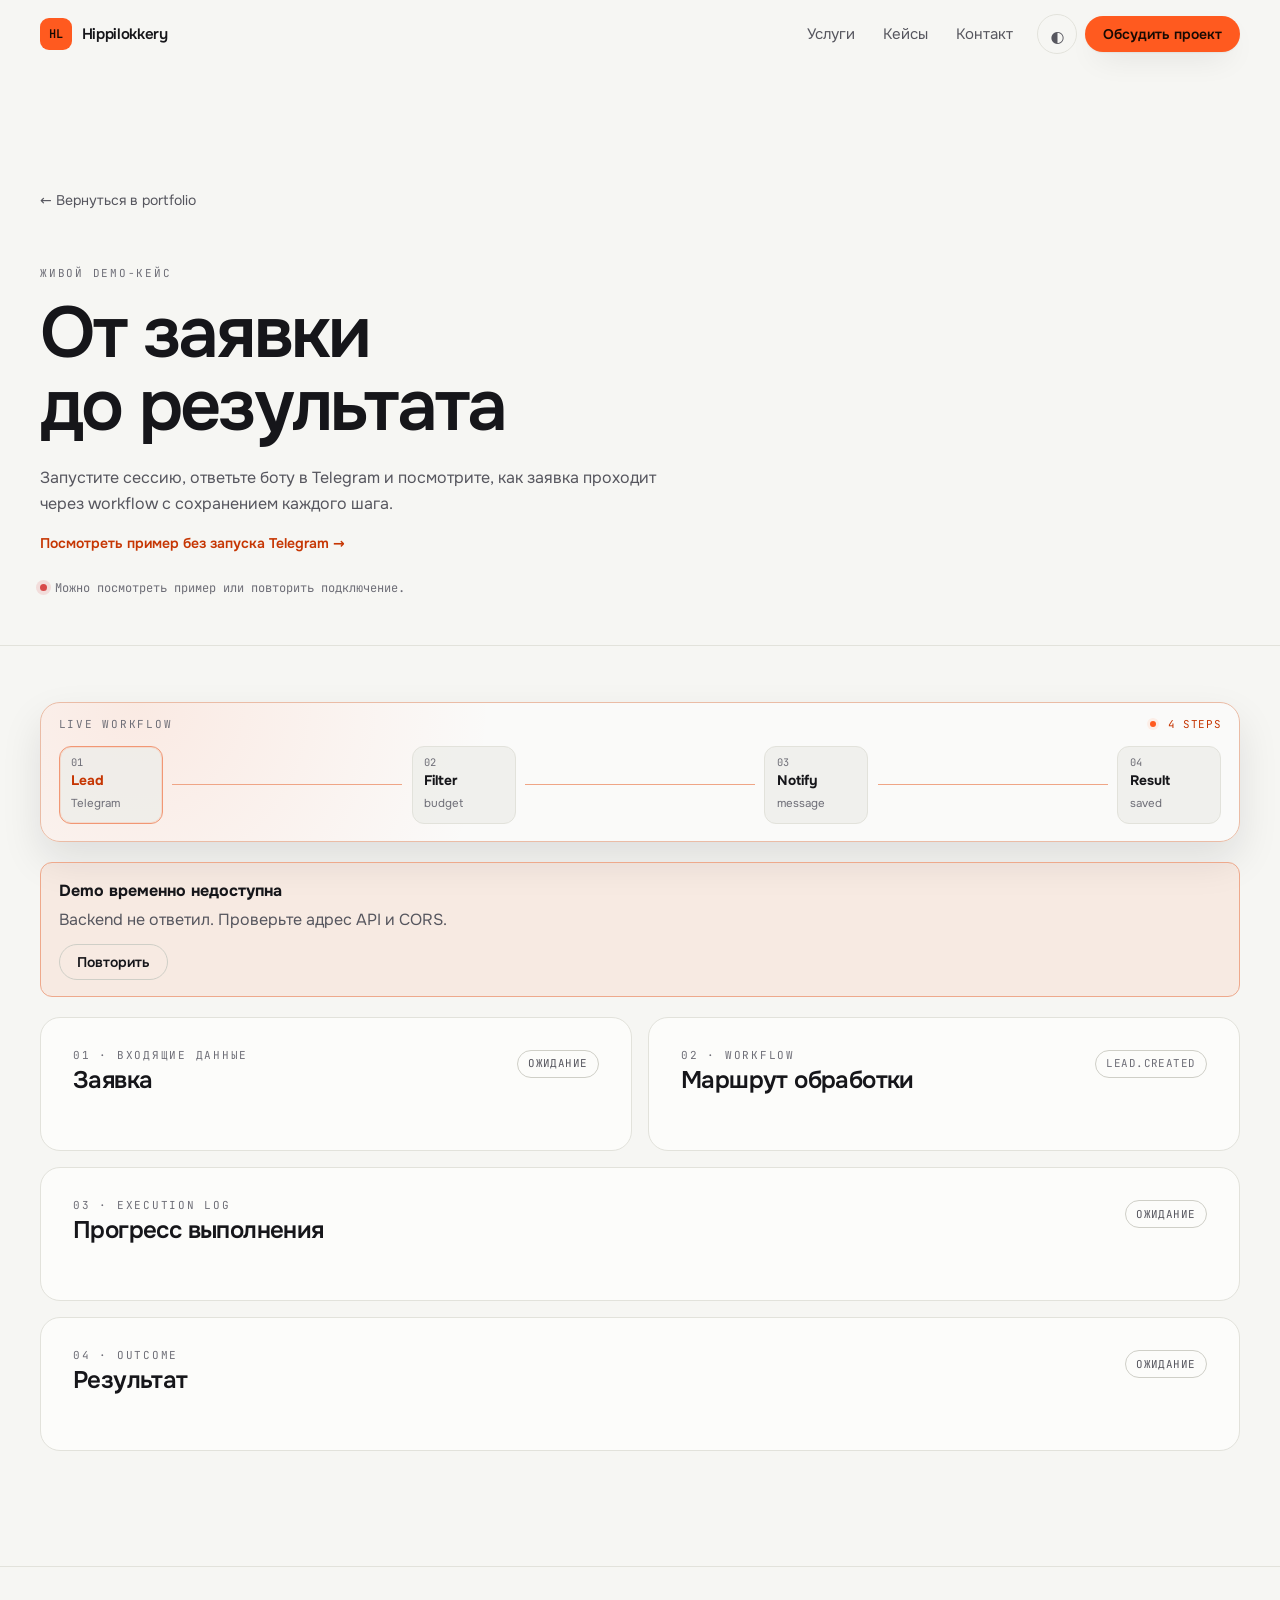
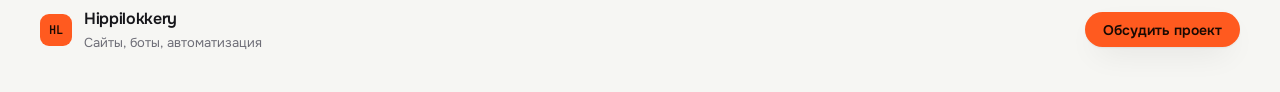
==== demo/index.html @ 375e5ced "Move automation demo into case modal" ====
<!DOCTYPE html>
<html lang="ru" data-theme="dark">
<head>
<meta charset="utf-8">
<meta name="viewport" content="width=device-width, initial-scale=1">
<title>Demo автоматизации продаж — Hippilokkery</title>
<meta name="description" content="Интерактивная demo-сессия: заявка из Telegram проходит через workflow и возвращается с результатом.">
<meta name="theme-color" content="#0b0b0c" media="(prefers-color-scheme: dark)">
<meta name="theme-color" content="#f6f6f3" media="(prefers-color-scheme: light)">
<meta name="automation-api-base" content="http://localhost:3000/api">
<link rel="icon" href="../assets/favicon.svg" type="image/svg+xml">
<link rel="preload" href="../assets/fonts/onest-cyrillic.woff2" as="font" type="font/woff2" crossorigin>
<link rel="preload" href="../assets/fonts/onest-latin.woff2" as="font" type="font/woff2" crossorigin>
<link rel="stylesheet" href="../assets/fonts.css">
<link rel="stylesheet" href="../assets/css/styles.css">
<link rel="stylesheet" href="demo.css">
<script>
  (function () {
    try {
      var saved = localStorage.getItem('hl-theme');
      var dark = saved ? saved === 'dark' : !window.matchMedia('(prefers-color-scheme: light)').matches;
      document.documentElement.dataset.theme = dark ? 'dark' : 'light';
    } catch (e) { /* остаётся тема из атрибута */ }
    document.documentElement.classList.add('js');
  })();
</script>
</head>

<body>
<a class="skip-link" href="#main">К основному содержимому</a>

<header class="site-header" id="site-header">
  <div class="wrap header-inner">
    <a class="brand" href="../#top" aria-label="Hippilokkery, на главную">
      <span class="brand-mark" aria-hidden="true">HL</span>
      <span class="brand-name">Hippilokkery</span>
    </a>

    <nav class="nav-desktop" aria-label="Навигация demo">
      <a href="../#services">Услуги</a>
      <a href="../#work">Кейсы</a>
      <a href="../#contact">Контакт</a>
    </nav>

    <div class="header-actions">
      <button class="icon-btn" type="button" id="theme-toggle" aria-label="Переключить тему">
        <span class="ico ico-sun" aria-hidden="true">☼</span>
        <span class="ico ico-moon" aria-hidden="true">◐</span>
      </button>
      <a class="btn btn-primary btn-sm header-cta" href="../#contact">Обсудить проект</a>
      <button class="icon-btn nav-burger" type="button" id="nav-toggle"
              aria-label="Меню" aria-expanded="false" aria-controls="mobile-nav">
        <span class="ico-open" aria-hidden="true">☰</span>
        <span class="ico-close" aria-hidden="true">×</span>
      </button>
    </div>
  </div>
</header>

<div class="mobile-nav" id="mobile-nav" hidden>
  <nav class="wrap mobile-nav-inner" aria-label="Мобильная навигация">
    <a href="../#services"><span>Услуги</span><span aria-hidden="true">↗</span></a>
    <a href="../#work"><span>Кейсы</span><span aria-hidden="true">↗</span></a>
    <a href="../#contact"><span>Контакт</span><span aria-hidden="true">↗</span></a>
    <a class="btn btn-primary mobile-nav-cta" href="../#contact">Обсудить проект</a>
  </nav>
</div>

<main id="main" class="demo-main">
  <span id="top"></span>

  <section class="demo-hero">
    <div class="wrap">
      <a class="demo-back" href="../">← Вернуться в portfolio</a>
      <p class="kicker">Живой demo-кейс</p>
      <h1 class="h-display">От заявки<br>до результата</h1>
      <p class="lead demo-lead">
        Запустите сессию, ответьте боту в Telegram и посмотрите, как заявка проходит через workflow с сохранением каждого шага.
      </p>

      <div class="demo-actions" id="demo-actions" hidden>
        <a class="btn btn-primary btn-lg" id="telegram-open" href="#" target="_blank" rel="noopener">
          Открыть Telegram
          <span aria-hidden="true">↗</span>
        </a>
        <button class="btn btn-ghost btn-lg" type="button" id="demo-example">Посмотреть пример</button>
      </div>
      <a class="demo-fallback" id="demo-fallback" href="?example=1">Посмотреть пример без запуска Telegram →</a>
      <p class="demo-status" id="demo-status" role="status" aria-live="polite">Подключаем demo-сессию…</p>
    </div>
  </section>

  <section class="demo-dashboard section">
    <div class="wrap">
      <div class="demo-flow-preview" aria-label="Workflow demo preview">
        <div class="demo-flow-head">
          <span class="kicker">LIVE WORKFLOW</span>
          <span class="demo-flow-state"><i aria-hidden="true"></i> 4 STEPS</span>
        </div>
        <div class="demo-flow-track" aria-hidden="true">
          <span class="demo-flow-node is-active"><b>01</b><strong>Lead</strong><small>Telegram</small></span>
          <span class="demo-flow-line"></span>
          <span class="demo-flow-node"><b>02</b><strong>Filter</strong><small>budget</small></span>
          <span class="demo-flow-line"></span>
          <span class="demo-flow-node"><b>03</b><strong>Notify</strong><small>message</small></span>
          <span class="demo-flow-line"></span>
          <span class="demo-flow-node"><b>04</b><strong>Result</strong><small>saved</small></span>
        </div>
      </div>

      <div class="demo-error" id="demo-error" hidden role="alert">
        <strong>Demo временно недоступна</strong>
        <span id="demo-error-text">Backend не ответил.</span>
        <button class="btn btn-ghost btn-sm" type="button" id="demo-retry">Повторить</button>
      </div>

      <div class="demo-grid">
        <article class="panel demo-panel reveal">
          <div class="demo-panel-head">
            <div>
              <p class="kicker">01 · входящие данные</p>
              <h2 class="demo-panel-title">Заявка</h2>
            </div>
            <span class="demo-badge" id="lead-status">Ожидание</span>
          </div>
          <div class="demo-content" id="lead-view"></div>
        </article>

        <article class="panel demo-panel reveal" style="--d:1">
          <div class="demo-panel-head">
            <div>
              <p class="kicker">02 · workflow</p>
              <h2 class="demo-panel-title">Маршрут обработки</h2>
            </div>
            <span class="demo-badge demo-badge-neutral">lead.created</span>
          </div>
          <ol class="workflow-list" id="workflow-view"></ol>
        </article>

        <article class="panel demo-panel demo-panel-wide reveal" style="--d:2">
          <div class="demo-panel-head">
            <div>
              <p class="kicker">03 · execution log</p>
              <h2 class="demo-panel-title">Прогресс выполнения</h2>
            </div>
            <span class="demo-badge" id="execution-status">Ожидание</span>
          </div>
          <div class="execution-list" id="execution-view"></div>
        </article>
      </div>

      <article class="demo-result panel reveal" id="demo-result-panel" style="--d:3">
        <div class="demo-panel-head">
          <div>
            <p class="kicker">04 · outcome</p>
            <h2 class="demo-panel-title">Результат</h2>
          </div>
          <span class="demo-badge" id="result-status">Ожидание</span>
        </div>
        <div id="demo-result-view" class="demo-result-view"></div>
      </article>
    </div>
  </section>
</main>

<footer class="site-footer">
  <div class="wrap footer-inner">
    <div class="footer-brand">
      <span class="brand-mark" aria-hidden="true">HL</span>
      <div>
        <p class="footer-name">Hippilokkery</p>
        <p class="footer-role">Сайты, боты, автоматизация</p>
      </div>
    </div>
    <a class="btn btn-primary btn-sm" href="../#contact">Обсудить проект</a>
  </div>
</footer>

<script src="../assets/js/main.js" defer></script>
<script src="demo.js" defer></script>
</body>
</html>
---- assets/fonts.css ----
/* Сгенерировано scripts/fetch-assets.py. Файлы шрифтов лежат в assets/fonts/. */
/* Onest и JetBrains Mono, лицензия SIL Open Font License 1.1. */

@font-face {
  font-family: 'Onest';
  font-style: normal;
  font-weight: 300 800;
  font-display: swap;
  src: url('fonts/onest-cyrillic-ext.woff2') format('woff2');
  unicode-range: U+0460-052F, U+1C80-1C8A, U+20B4, U+2DE0-2DFF, U+A640-A69F, U+FE2E-FE2F;
}

@font-face {
  font-family: 'Onest';
  font-style: normal;
  font-weight: 300 800;
  font-display: swap;
  src: url('fonts/onest-cyrillic.woff2') format('woff2');
  unicode-range: U+0301, U+0400-045F, U+0490-0491, U+04B0-04B1, U+2116;
}

@font-face {
  font-family: 'Onest';
  font-style: normal;
  font-weight: 300 800;
  font-display: swap;
  src: url('fonts/onest-latin-ext.woff2') format('woff2');
  unicode-range: U+0100-02BA, U+02BD-02C5, U+02C7-02CC, U+02CE-02D7, U+02DD-02FF, U+0304, U+0308, U+0329, U+1D00-1DBF, U+1E00-1E9F, U+1EF2-1EFF, U+2020, U+20A0-20AB, U+20AD-20C0, U+2113, U+2C60-2C7F, U+A720-A7FF;
}

@font-face {
  font-family: 'Onest';
  font-style: normal;
  font-weight: 300 800;
  font-display: swap;
  src: url('fonts/onest-latin.woff2') format('woff2');
  unicode-range: U+0000-00FF, U+0131, U+0152-0153, U+02BB-02BC, U+02C6, U+02DA, U+02DC, U+0304, U+0308, U+0329, U+2000-206F, U+20AC, U+2122, U+2191, U+2193, U+2212, U+2215, U+FEFF, U+FFFD;
}

@font-face {
  font-family: 'JetBrains Mono';
  font-style: normal;
  font-weight: 400 600;
  font-display: swap;
  src: url('fonts/jetbrains-mono-cyrillic-ext.woff2') format('woff2');
  unicode-range: U+0460-052F, U+1C80-1C8A, U+20B4, U+2DE0-2DFF, U+A640-A69F, U+FE2E-FE2F;
}

@font-face {
  font-family: 'JetBrains Mono';
  font-style: normal;
  font-weight: 400 600;
  font-display: swap;
  src: url('fonts/jetbrains-mono-cyrillic.woff2') format('woff2');
  unicode-range: U+0301, U+0400-045F, U+0490-0491, U+04B0-04B1, U+2116;
}

@font-face {
  font-family: 'JetBrains Mono';
  font-style: normal;
  font-weight: 400 600;
  font-display: swap;
  src: url('fonts/jetbrains-mono-latin-ext.woff2') format('woff2');
  unicode-range: U+0100-02BA, U+02BD-02C5, U+02C7-02CC, U+02CE-02D7, U+02DD-02FF, U+0304, U+0308, U+0329, U+1D00-1DBF, U+1E00-1E9F, U+1EF2-1EFF, U+2020, U+20A0-20AB, U+20AD-20C0, U+2113, U+2C60-2C7F, U+A720-A7FF;
}

@font-face {
  font-family: 'JetBrains Mono';
  font-style: normal;
  font-weight: 400 600;
  font-display: swap;
  src: url('fonts/jetbrains-mono-latin.woff2') format('woff2');
  unicode-range: U+0000-00FF, U+0131, U+0152-0153, U+02BB-02BC, U+02C6, U+02DA, U+02DC, U+0304, U+0308, U+0329, U+2000-206F, U+20AC, U+2122, U+2191, U+2193, U+2212, U+2215, U+FEFF, U+FFFD;
}
---- assets/css/styles.css ----
/* ===========================================================================
   Hippilokkery, лендинг. Чистый CSS, без препроцессоров и утилити-фреймворков.

   ПРАВИЛА, КОТОРЫЕ ДЕЙСТВУЮТ НА ВЕСЬ ФАЙЛ

   Тема   одна на всю страницу, секции не инвертируются.
          Токены живут в :root (светлая) и [data-theme="dark"] (тёмная).
          Атрибут ставит инлайн-скрипт в <head> до первой отрисовки.

   Цвет   ровно один акцент: #ff5a1f. Второго акцента на странице нет.
          Для текста берётся --accent-text, он подобран под контраст AA.

   Форма  одна система скруглений, не смешивать:
            кнопки и чипы  -> 999px (таблетка)
            карточки, панели -> 20px
            поля ввода     -> 12px

   Сетка  контейнер .wrap, max-width 1320px.
          Брейкпоинты: 640, 768, 900, 1024, 1280.

   Движение  анимируем только transform и opacity.
             всё, что двигается, выключается под prefers-reduced-motion.
   =========================================================================== */

/* ---------------------------------------------------------------------------
   1. ТОКЕНЫ
--------------------------------------------------------------------------- */

:root {
  color-scheme: light;

  --canvas: #f6f6f3;
  --surface: #fcfcfa;
  --surface-2: #eeeeea;

  --ink: #16161a;
  --ink-2: #56565e;
  --ink-3: #6e6e77;

  --line: #e2e2db;
  --line-2: #cfcfc7;

  --accent: #ff5a1f;
  --accent-text: #c63603;   /* акцент как текст, контраст AA на светлом */
  --accent-ink: #180a03;    /* текст на акцентной заливке */
  --accent-soft: #fceee7;

  --shadow-tint: 26 22 18;  /* тень тонируется под фон, чистого чёрного нет */
  --shadow-lift: 0 1px 2px rgb(var(--shadow-tint) / .06), 0 12px 32px -12px rgb(var(--shadow-tint) / .16);
  --shadow-panel: 0 1px 2px rgb(var(--shadow-tint) / .05), 0 32px 64px -32px rgb(var(--shadow-tint) / .22);

  --radius-card: 20px;
  --radius-input: 12px;
  --radius-pill: 999px;

  --ease: cubic-bezier(.16, 1, .3, 1);
  --header-h: 68px;
}

[data-theme="dark"] {
  color-scheme: dark;

  --canvas: #0b0b0c;
  --surface: #131316;
  --surface-2: #1b1b1f;

  --ink: #f3f3f0;
  --ink-2: #a3a3a9;
  --ink-3: #8b8b94;

  --line: #26262b;
  --line-2: #35353c;

  --accent: #ff5a1f;
  --accent-text: #ff7f4d;   /* на тёмном акцент осветляем, иначе теряется */
  --accent-ink: #180a03;
  --accent-soft: #241209;

  --shadow-tint: 0 0 0;
  --shadow-lift: 0 1px 2px rgb(var(--shadow-tint) / .3), 0 12px 32px -12px rgb(var(--shadow-tint) / .5);
  --shadow-panel: 0 1px 2px rgb(var(--shadow-tint) / .3), 0 32px 64px -28px rgb(var(--shadow-tint) / .7);
}

/* ---------------------------------------------------------------------------
   2. БАЗА
--------------------------------------------------------------------------- */

*,
*::before,
*::after { box-sizing: border-box; }

* { margin: 0; }

html {
  scroll-behavior: smooth;
  /* чтобы якорь не уезжал под фиксированную шапку */
  scroll-padding-top: calc(var(--header-h) + 16px);
  -webkit-text-size-adjust: 100%;
  -webkit-tap-highlight-color: transparent;
}

body {
  min-height: 100dvh;
  background: var(--canvas);
  color: var(--ink);
  font-family: 'Onest', ui-sans-serif, system-ui, -apple-system, 'Segoe UI', sans-serif;
  font-size: 16px;
  line-height: 1.5;
  -webkit-font-smoothing: antialiased;
  -moz-osx-font-smoothing: grayscale;
  overflow-x: hidden;
  transition: background-color .3s var(--ease), color .3s var(--ease);
}

body.is-locked { overflow: hidden; }

img, svg, video { display: block; max-width: 100%; }
img { height: auto; }

button, input, select, textarea {
  font: inherit;
  color: inherit;
}

button { cursor: pointer; }

a {
  color: inherit;
  text-decoration: none;
}

h1, h2, h3 {
  font-weight: 600;
  letter-spacing: -.03em;
  line-height: 1.08;
  text-wrap: balance;
}

p { text-wrap: pretty; }

ul { list-style: none; padding: 0; }

::selection {
  background: var(--accent);
  color: var(--accent-ink);
}

:focus-visible {
  outline: 2px solid var(--accent);
  outline-offset: 3px;
  border-radius: 4px;
}

.skip-link {
  position: absolute;
  left: 50%;
  top: 12px;
  transform: translate(-50%, -200%);
  z-index: 100;
  padding: .7rem 1.2rem;
  border-radius: var(--radius-pill);
  background: var(--accent);
  color: var(--accent-ink);
  font-weight: 600;
  transition: transform .2s var(--ease);
}
.skip-link:focus-visible { transform: translate(-50%, 0); }

/* Маячок для IntersectionObserver: по нему шапка понимает, что страницу
   прокрутили. Вынесен из потока, поэтому на вёрстку не влияет.
   Скролл-листенеров на странице нет вообще. */
#top {
  position: absolute;
  top: 0;
  left: 0;
  width: 1px;
  height: 24px;
  pointer-events: none;
}

/* ---------------------------------------------------------------------------
   3. ТИПОГРАФИКА И ПРИМИТИВЫ
--------------------------------------------------------------------------- */

.wrap {
  width: 100%;
  max-width: 1320px;
  margin-inline: auto;
  padding-inline: 1.25rem;
}
@media (min-width: 768px) { .wrap { padding-inline: 2rem; } }
@media (min-width: 1280px) { .wrap { padding-inline: 2.5rem; } }

.section { padding-block: clamp(4.5rem, 9vw, 8rem); }

.section-head { margin-bottom: clamp(2.25rem, 4vw, 3.5rem); }
.section-head .lead { margin-top: 1rem; }

.h-display {
  font-size: clamp(2.25rem, 6.4vw, 4.5rem);
  line-height: 1.02;
  letter-spacing: -.038em;
}

.h-section {
  font-size: clamp(1.9rem, 4.4vw, 3.1rem);
  line-height: 1.06;
  letter-spacing: -.034em;
}

.h-card {
  font-size: clamp(1.2rem, 1.9vw, 1.55rem);
  line-height: 1.16;
  letter-spacing: -.022em;
}

.lead {
  font-size: clamp(1rem, 1.1vw, 1.125rem);
  line-height: 1.62;
  color: var(--ink-2);
  max-width: 56ch;
}

/* Мелкая техническая подпись. На странице их всего две, не над каждой секцией. */
.kicker {
  font-family: 'JetBrains Mono', ui-monospace, 'SF Mono', Menlo, monospace;
  font-size: .6875rem;
  line-height: 1;
  letter-spacing: .16em;
  text-transform: uppercase;
  color: var(--ink-3);
  margin-bottom: 1.1rem;
}

.panel {
  background: var(--surface);
  border: 1px solid var(--line);
  border-radius: var(--radius-card);
}

.ico {
  width: 1.125em;
  height: 1.125em;
  flex: none;
  fill: currentColor;
}

/* ---------------------------------------------------------------------------
   4. КНОПКИ И ССЫЛКИ
--------------------------------------------------------------------------- */

.btn {
  --btn-py: .8rem;
  --btn-px: 1.4rem;
  display: inline-flex;
  align-items: center;
  justify-content: center;
  gap: .55rem;
  padding: var(--btn-py) var(--btn-px);
  border: 1px solid transparent;
  border-radius: var(--radius-pill);
  font-weight: 600;
  font-size: .9375rem;
  line-height: 1;
  white-space: nowrap;         /* лейбл кнопки всегда в одну строку */
  text-align: center;
  transition: transform .18s var(--ease), background-color .18s var(--ease),
              border-color .18s var(--ease), color .18s var(--ease), box-shadow .18s var(--ease);
}

.btn-sm { --btn-py: .6rem; --btn-px: 1.05rem; font-size: .875rem; }
.btn-lg { --btn-py: .95rem; --btn-px: 1.7rem; font-size: 1rem; }
.btn-block { width: 100%; }

.btn-primary {
  background: var(--accent);
  color: var(--accent-ink);     /* контраст 6.2:1, проходит AA */
  box-shadow: var(--shadow-lift);
}
.btn-primary:hover { background: color-mix(in srgb, var(--accent) 88%, #fff); transform: translateY(-2px); }
.btn-primary:active { transform: translateY(0) scale(.985); }

.btn-ghost {
  background: transparent;
  border-color: var(--line-2);
  color: var(--ink);
}
.btn-ghost:hover { border-color: var(--ink-3); background: color-mix(in srgb, var(--ink) 5%, transparent); }
.btn-ghost:active { transform: scale(.985); }

.btn:disabled { opacity: .6; pointer-events: none; }

/* Иконка загрузки появляется только в состоянии is-busy */
.btn-ico-busy { display: none; }
.btn.is-busy .btn-ico-idle { display: none; }
.btn.is-busy .btn-ico-busy { display: block; animation: spin .9s linear infinite; }

@keyframes spin { to { transform: rotate(360deg); } }

.link-arrow {
  display: inline-flex;
  align-items: center;
  gap: .4rem;
  margin-top: 1.35rem;
  font-weight: 600;
  font-size: .9375rem;
  color: var(--accent-text);
}
.link-arrow .ico { transition: transform .22s var(--ease); }
.link-arrow:hover .ico { transform: translateX(4px); }

.icon-btn {
  display: inline-grid;
  place-items: center;
  width: 40px;
  height: 40px;
  border: 1px solid var(--line);
  border-radius: var(--radius-pill);
  background: transparent;
  color: var(--ink-2);
  transition: color .18s var(--ease), border-color .18s var(--ease), background-color .18s var(--ease);
}
.icon-btn:hover { color: var(--ink); border-color: var(--line-2); background: color-mix(in srgb, var(--ink) 5%, transparent); }
.icon-btn .ico { width: 1.15rem; height: 1.15rem; }

/* Солнце показываем в тёмной теме, луну в светлой: иконка обещает результат клика */
.ico-sun { display: none; }
[data-theme="dark"] .ico-sun { display: block; }
[data-theme="dark"] .ico-moon { display: none; }

/* ---------------------------------------------------------------------------
   5. ШАПКА
--------------------------------------------------------------------------- */

.site-header {
  position: fixed;
  inset: 0 0 auto 0;
  z-index: 50;
  height: var(--header-h);
  display: flex;
  align-items: center;
  transition: background-color .25s var(--ease), box-shadow .25s var(--ease), backdrop-filter .25s var(--ease);
}

/* Стекло появляется только после прокрутки, чтобы hero начинался чисто.
   Это web-приближение frosted glass, не Apple Liquid Glass. */
.site-header.is-stuck {
  background: color-mix(in srgb, var(--canvas) 74%, transparent);
  backdrop-filter: blur(18px) saturate(150%);
  -webkit-backdrop-filter: blur(18px) saturate(150%);
  box-shadow: inset 0 -1px 0 var(--line);
}

@media (prefers-reduced-transparency: reduce) {
  .site-header.is-stuck {
    background: var(--canvas);
    backdrop-filter: none;
    -webkit-backdrop-filter: none;
  }
}

.header-inner {
  display: flex;
  align-items: center;
  gap: 1.5rem;
}

.brand {
  display: inline-flex;
  align-items: center;
  gap: .6rem;
  font-weight: 600;
  letter-spacing: -.02em;
  margin-right: auto;
}

.brand-mark {
  display: grid;
  place-items: center;
  width: 32px;
  height: 32px;
  border-radius: 9px;
  background: var(--accent);
  color: var(--accent-ink);
  font-family: 'JetBrains Mono', ui-monospace, monospace;
  font-size: .75rem;
  font-weight: 600;
  letter-spacing: .02em;
}

.brand-name { font-size: .9375rem; }
@media (max-width: 400px) { .brand-name { display: none; } }

.nav-desktop {
  display: none;
  gap: 1.75rem;
  font-size: .9375rem;
  color: var(--ink-2);
}
.nav-desktop a { position: relative; padding-block: .35rem; transition: color .18s var(--ease); }
.nav-desktop a::after {
  content: '';
  position: absolute;
  left: 0; right: 0; bottom: 0;
  height: 1px;
  background: var(--accent);
  transform: scaleX(0);
  transform-origin: left;
  transition: transform .25s var(--ease);
}
.nav-desktop a:hover { color: var(--ink); }
.nav-desktop a:hover::after { transform: scaleX(1); }

.header-actions {
  display: flex;
  align-items: center;
  gap: .5rem;
}

.header-cta { display: none; }
.nav-burger .ico-close { display: none; }
.nav-burger.is-open .ico-open { display: none; }
.nav-burger.is-open .ico-close { display: block; }

@media (min-width: 1024px) {
  .nav-desktop { display: flex; }
  .header-cta { display: inline-flex; }
  .nav-burger { display: none; }
}

/* Мобильное меню: панель на весь экран под шапкой */
.mobile-nav {
  position: fixed;
  inset: var(--header-h) 0 0 0;
  z-index: 45;
  background: var(--canvas);
  overflow-y: auto;
  animation: nav-in .28s var(--ease);
}

@keyframes nav-in { from { opacity: 0; transform: translateY(-8px); } }

.mobile-nav-inner {
  display: flex;
  flex-direction: column;
  padding-block: 1rem 2.5rem;
}
.mobile-nav-inner a:not(.mobile-nav-cta) {
  display: flex;
  align-items: center;
  justify-content: space-between;
  padding-block: 1.15rem;
  border-bottom: 1px solid var(--line);
  font-size: 1.35rem;
  font-weight: 500;
  letter-spacing: -.02em;
  color: var(--ink);
}
.mobile-nav-inner a .ico { color: var(--ink-3); }
.mobile-nav-cta { margin-top: 1.75rem; }

@media (min-width: 1024px) { .mobile-nav { display: none; } }

/* ---------------------------------------------------------------------------
   6. HERO. Асимметричный сплит: копия слева, визуал справа.
--------------------------------------------------------------------------- */

.hero {
  position: relative;
  min-height: 100dvh;              /* dvh, а не vh: адресная строка на iOS не ломает высоту */
  display: flex;
  align-items: center;
  padding-top: calc(var(--header-h) + 2rem);
  padding-bottom: 3.5rem;
  overflow: hidden;
}

/* Тёплое свечение за визуалом. Один слой, без «мешей» и неона по всей странице. */
.hero::before {
  content: '';
  position: absolute;
  z-index: 0;
  top: -18%;
  right: -12%;
  width: min(70vw, 780px);
  aspect-ratio: 1;
  border-radius: 50%;
  background: radial-gradient(circle, color-mix(in srgb, var(--accent) 26%, transparent), transparent 68%);
  filter: blur(20px);
  pointer-events: none;
}
[data-theme="light"] .hero::before { opacity: .5; }

.hero-grid {
  position: relative;   /* держит контент над свечением, без отрицательных z-index */
  z-index: 1;
  display: grid;
  gap: clamp(2.5rem, 5vw, 4rem);
  align-items: center;
  width: 100%;
}

@media (min-width: 900px) {
  .hero { padding-top: calc(var(--header-h) + 3.5rem); }
  .hero-grid { grid-template-columns: minmax(0, 1.02fr) minmax(0, .98fr); }
}

.hero-lead { margin-top: 1.35rem; max-width: 44ch; }

.hero-actions {
  display: flex;
  flex-wrap: wrap;
  gap: .75rem;
  margin-top: 2.25rem;
}
.hero-actions .btn-primary .ico { transition: transform .22s var(--ease); }
.hero-actions .btn-primary:hover .ico { transform: translateX(3px); }

@media (max-width: 480px) {
  .hero-actions { flex-direction: column; align-items: stretch; }
  .hero-actions .btn { width: 100%; }
}

.hero-visual { position: relative; }

.shot-hero {
  border-radius: var(--radius-card);
  aspect-ratio: 8 / 7;
}

/* Рендер почти квадратный, 1268x1241. На узком экране слот растянут во всю
   ширину, и при 4/3 кроп срезал бы верхнюю иконку и низ телефона. */
@media (max-width: 899px) {
  .shot-hero { aspect-ratio: 6 / 5; }
}

/* ---------------------------------------------------------------------------
   7. СЛОТ ПОД ИЗОБРАЖЕНИЕ
   Пока файла нет, слот рисует фирменную подложку и держит пропорции.
   Класс .shot-empty вешает onerror у <img>, поэтому вёрстка не прыгает.
--------------------------------------------------------------------------- */

.shot {
  position: relative;
  overflow: hidden;
  background: var(--surface-2);
  border: 1px solid var(--line);
  border-radius: var(--radius-card);
}

.shot img { width: 100%; height: 100%; object-fit: cover; }

/* Пара картинок под тему.
   Светлая лежит в основании и видна всегда, тёмная накрывает её и проявляется
   по opacity. Обе версии, это одна и та же сцена при другом свете, поэтому
   переключение темы читается как «включили свет», а не как подмена картинки.
   Подложка между ними не просвечивает: нижний слой всегда непрозрачный.
   Значимый alt висит на нижней картинке, верхняя помечена aria-hidden,
   поэтому скринридер читает описание ровно один раз в любой теме. */
.shot-img {
  position: absolute;
  inset: 0;
}

.shot-img-dark {
  opacity: 0;
  transition: opacity .3s var(--ease);
}
[data-theme="dark"] .shot-img-dark { opacity: 1; }

.shot-empty img { display: none; }

.shot-empty {
  background:
    radial-gradient(120% 90% at 72% 18%, color-mix(in srgb, var(--accent) 22%, transparent), transparent 60%),
    radial-gradient(90% 80% at 18% 88%, color-mix(in srgb, var(--ink) 12%, transparent), transparent 62%),
    var(--surface-2);
}

/* тонкая техническая сетка */
.shot-empty::before {
  content: '';
  position: absolute;
  inset: 0;
  background-image:
    linear-gradient(to right, color-mix(in srgb, var(--ink) 8%, transparent) 1px, transparent 1px),
    linear-gradient(to bottom, color-mix(in srgb, var(--ink) 8%, transparent) 1px, transparent 1px);
  background-size: 38px 38px;
  mask-image: radial-gradient(80% 80% at 50% 50%, #000, transparent);
  -webkit-mask-image: radial-gradient(80% 80% at 50% 50%, #000, transparent);
}

/* диагональная штриховка: место подготовлено, но ещё не занято */
.shot-empty::after {
  content: '';
  position: absolute;
  inset: 0;
  background-image: repeating-linear-gradient(
    -45deg,
    color-mix(in srgb, var(--accent) 12%, transparent) 0 1px,
    transparent 1px 14px
  );
  mask-image: radial-gradient(70% 70% at 50% 55%, #000, transparent);
  -webkit-mask-image: radial-gradient(70% 70% at 50% 55%, #000, transparent);
}

/* ---------------------------------------------------------------------------
   8. ЛЕНТА СТЕКА. Единственная бегущая строка на странице.
--------------------------------------------------------------------------- */

.stack-band {
  padding-block: clamp(1.75rem, 3vw, 2.5rem);
  border-block: 1px solid var(--line);
  background: color-mix(in srgb, var(--surface) 60%, transparent);
}

.marquee {
  overflow: hidden;
  mask-image: linear-gradient(90deg, transparent, #000 7%, #000 93%, transparent);
  -webkit-mask-image: linear-gradient(90deg, transparent, #000 7%, #000 93%, transparent);
}

.marquee-track {
  display: flex;
  align-items: center;
  width: max-content;
  animation: marquee 46s linear infinite;
  will-change: transform;
}

/* Отступ висит на каждом логотипе, а не на gap.
   При gap последний зазор не повторяется, ширина половины не равна периоду
   и сдвиг на 50% давал бы рывок на шве. С margin каждый логотип занимает
   ровно (ширина + отступ), половина трека совпадает с периодом, шов не виден. */
.marquee-track > .stack-logo { margin-right: clamp(2.5rem, 5vw, 4.5rem); }

.marquee:hover .marquee-track { animation-play-state: paused; }

@keyframes marquee {
  to { transform: translate3d(-50%, 0, 0); }
}

/* Если скрипт не отработал, пустая полоса на странице не нужна. */
.stack-band:has(.marquee-track:empty) { display: none; }

/* Логотипы подключены как <img>, до них не достаёт currentColor.
   Приводим к монохрому фильтром: работает и по http, и по file://. */
.stack-logo {
  height: 26px;
  width: auto;
  flex: none;
  filter: brightness(0);
  opacity: .45;
  transition: opacity .22s var(--ease);
}
[data-theme="dark"] .stack-logo { filter: brightness(0) invert(1); opacity: .5; }
.stack-logo:hover { opacity: 1; }

@media (min-width: 768px) { .stack-logo { height: 30px; } }

/* ---------------------------------------------------------------------------
   9. УСЛУГИ. Асимметричная бенто-сетка: одна широкая ячейка и две узкие.
      Ровно три ячейки под три услуги, пустых нет.
--------------------------------------------------------------------------- */

.services-grid {
  display: grid;
  gap: 1rem;
  grid-template-columns: 1fr;
}

.svc {
  position: relative;
  overflow: hidden;
  background: var(--surface);
  border: 1px solid var(--line);
  border-radius: var(--radius-card);
  transition: border-color .25s var(--ease), transform .25s var(--ease), box-shadow .25s var(--ease);
}
.svc:hover {
  border-color: color-mix(in srgb, var(--accent) 45%, var(--line));
  transform: translateY(-3px);
  box-shadow: var(--shadow-lift);
}

.svc-body { padding: clamp(1.5rem, 3vw, 2.25rem); }
.svc-summary { margin-top: .85rem; color: var(--ink-2); line-height: 1.6; max-width: 46ch; }

.svc-media { overflow: hidden; }
.svc-media .shot {
  border: 0;
  border-radius: 0;
  height: 100%;
  aspect-ratio: 4 / 3;
}
.svc-media-tile .shot { aspect-ratio: 16 / 9; }

.ticks {
  display: grid;
  gap: .6rem;
  margin-top: 1.5rem;
}
.ticks li {
  position: relative;
  padding-left: 1.65rem;
  font-size: .9375rem;
  color: var(--ink-2);
}
.ticks li::before {
  content: '';
  position: absolute;
  left: 0;
  top: .32em;
  width: 1rem;
  height: 1rem;
  border-radius: 50%;
  background: var(--accent-soft);
  /* галочка рисуется маской из спрайта, а не отдельным инлайн-svg */
  box-shadow: inset 0 0 0 1px color-mix(in srgb, var(--accent) 40%, transparent);
}
.ticks li::after {
  content: '';
  position: absolute;
  left: .27rem;
  top: .58em;
  width: .46rem;
  height: .25rem;
  border-left: 1.6px solid var(--accent-text);
  border-bottom: 1.6px solid var(--accent-text);
  transform: rotate(-45deg);
}

@media (min-width: 900px) {
  .services-grid {
    grid-template-columns: repeat(2, minmax(0, 1fr));
    gap: 1.25rem;
  }
  .svc-wide {
    grid-column: 1 / -1;
    display: grid;
    grid-template-columns: minmax(0, .92fr) minmax(0, 1.08fr);
    align-items: stretch;
  }
  /* Высоту широкой карточки задаёт текстовая колонка, картинка тянется под неё.
     Абсолютное позиционирование надёжнее height:100% на пустом слоте. */
  .svc-wide .svc-media { position: relative; }
  .svc-wide .svc-media .shot {
    position: absolute;
    inset: 0;
    aspect-ratio: auto;
  }
  .svc-wide .svc-body { display: flex; flex-direction: column; justify-content: center; }
  .services-grid--two .svc-wide {
    grid-column: auto;
    display: block;
  }
}

/* ---------------------------------------------------------------------------
   10. ПРОЦЕСС. Горизонтальный таймлайн на десктопе, вертикальный на телефоне.
       Карточек нет намеренно: шаги держит линия и воздух.
--------------------------------------------------------------------------- */

.timeline {
  position: relative;
  display: grid;
  gap: 2.25rem;
  list-style: none;
  padding: 0;
  counter-reset: step;
}

.tl-step { position: relative; padding-left: 2.5rem; }

/* вертикальная линия между шагами на мобильном */
.tl-step::before {
  content: '';
  position: absolute;
  left: 7px;
  top: 1.5rem;
  bottom: -2.25rem;
  width: 1px;
  background: var(--line);
}
.tl-step:last-child::before { display: none; }

.tl-marker {
  position: absolute;
  left: 0;
  top: .32rem;
  width: 15px;
  height: 15px;
  border-radius: 50%;
  border: 2px solid var(--accent);
  background: var(--canvas);
}
/* Заливка маркера по умолчанию видна: без скриптов шаги не должны выглядеть
   недорисованными. Прячет её только .js, а IntersectionObserver возвращает. */
.tl-marker::after {
  content: '';
  position: absolute;
  inset: 3px;
  border-radius: 50%;
  background: var(--accent);
  transition: transform .3s var(--ease);
}
.js .tl-step:not(.is-in) .tl-marker::after { transform: scale(0); }

.tl-title {
  font-size: 1.15rem;
  font-weight: 600;
  letter-spacing: -.02em;
}
.tl-content p { margin-top: .6rem; color: var(--ink-2); font-size: .9375rem; line-height: 1.6; max-width: 34ch; }

.tl-meta {
  display: inline-flex;
  align-items: center;
  gap: .4rem;
  margin-top: .9rem !important;
  font-family: 'JetBrains Mono', ui-monospace, monospace;
  font-size: .75rem;
  color: var(--ink-3) !important;
  letter-spacing: .01em;
}

@media (min-width: 900px) {
  .timeline {
    grid-template-columns: repeat(4, minmax(0, 1fr));
    gap: 2rem;
    padding-top: 2.75rem;
  }
  /* одна сплошная линия поверх всех шагов */
  .timeline::before {
    content: '';
    position: absolute;
    left: 0;
    right: 0;
    top: 7px;
    height: 1px;
    background: linear-gradient(90deg, var(--line), var(--line-2), var(--line));
  }
  .tl-step { padding-left: 0; padding-right: 1.5rem; }
  .tl-step::before { display: none; }
  .tl-marker { top: -2.75rem; }
}

/* ---------------------------------------------------------------------------
   11. КЕЙСЫ. Сетка на 5 колонок: широкая карточка 3, узкая 2.
--------------------------------------------------------------------------- */

.work-grid {
  display: grid;
  gap: 1rem;
  grid-template-columns: 1fr;
}

.case-card {
  display: block;
  height: 100%;
  padding: .75rem .75rem 1.35rem;
  background: var(--surface);
  border: 1px solid var(--line);
  border-radius: var(--radius-card);
  transition: border-color .25s var(--ease), transform .25s var(--ease), box-shadow .25s var(--ease);
}
.case-card:hover {
  transform: translateY(-3px);
  box-shadow: var(--shadow-lift);
  border-color: var(--line-2);
}

.case-shot {
  aspect-ratio: 16 / 10;
  border-radius: 10px;    /* внешний радиус минус внутренний отступ, углы концентричны */
}
.case-shot--contain img {
  object-fit: fill;
  object-position: center;
}

.case-meta {
  display: flex;
  align-items: baseline;
  justify-content: space-between;
  gap: 1rem;
  margin-top: 1.15rem;
  padding-inline: .6rem;
}
.case-title { font-size: 1.05rem; font-weight: 600; letter-spacing: -.02em; }
.case-kind {
  font-family: 'JetBrains Mono', ui-monospace, monospace;
  font-size: .7rem;
  letter-spacing: .08em;
  text-transform: uppercase;
  color: var(--ink-3);
  white-space: nowrap;
}
.case-note {
  margin-top: .5rem;
  padding-inline: .6rem;
  font-size: .875rem;
  line-height: 1.55;
  color: var(--ink-3);
}

/* Слот под будущий проект: приглушён, чтобы не спорить с реальными кейсами */
.case-slot .case-card { border-style: dashed; background: transparent; }
.case-slot .case-title { color: var(--ink-2); font-weight: 500; }

.case-card-trigger {
  width: 100%;
  color: inherit;
  font: inherit;
  text-align: left;
  cursor: pointer;
}
.case-card-trigger:focus-visible {
  outline: 3px solid var(--accent);
  outline-offset: 4px;
}
.case-card-trigger:hover .case-open-hint { color: var(--accent-text); }
.case-open-hint {
  display: inline-flex;
  align-items: center;
  gap: .4rem;
  margin: 1rem .6rem 0;
  color: var(--ink-2);
  font-size: .875rem;
  font-weight: 600;
  transition: color .2s var(--ease);
}
.case-open-hint .ico { width: 1rem; height: 1rem; }

.case-modal[hidden] { display: none; }
.case-modal {
  position: fixed;
  inset: 0;
  z-index: 100;
  display: grid;
  place-items: center;
  padding: 1rem;
}
.case-modal-backdrop {
  position: absolute;
  inset: 0;
  background: color-mix(in srgb, #07100a 76%, transparent);
  backdrop-filter: blur(10px);
}
.case-modal-dialog {
  position: relative;
  width: min(680px, 100%);
  max-height: min(760px, calc(100vh - 2rem));
  overflow: auto;
  padding: clamp(1.5rem, 4vw, 3rem);
  border: 1px solid color-mix(in srgb, var(--accent) 35%, var(--line));
  border-radius: var(--radius-card);
  background:
    radial-gradient(circle at 100% 0, color-mix(in srgb, var(--accent) 13%, transparent), transparent 42%),
    var(--surface);
  box-shadow: 0 24px 80px rgba(0, 0, 0, .28);
  animation: case-modal-in .24s var(--ease) both;
}
.case-modal-close {
  position: absolute;
  top: 1rem;
  right: 1rem;
  display: grid;
  place-items: center;
  width: 2.25rem;
  height: 2.25rem;
  padding: 0;
  border: 1px solid var(--line-2);
  border-radius: 50%;
  background: var(--surface-2);
  color: var(--ink-2);
}
.case-modal-close:hover { color: var(--ink); border-color: var(--ink-3); }
.case-modal-close:focus-visible {
  outline: 3px solid var(--accent);
  outline-offset: 3px;
}
.case-modal-dialog .kicker { color: var(--accent-text); }
.case-modal-dialog .h-section {
  max-width: 12ch;
  margin-top: .65rem;
}
.case-modal-summary {
  max-width: 56ch;
  margin-top: 1rem;
  color: var(--ink-2);
  line-height: 1.65;
}
.case-modal-body {
  display: grid;
  gap: .85rem;
  margin-top: 1.75rem;
}
.case-modal-step {
  display: grid;
  grid-template-columns: 2.5rem 1fr;
  gap: .8rem;
  align-items: start;
  padding: .9rem 0;
  border-top: 1px solid var(--line);
}
.case-modal-step-no {
  display: grid;
  place-items: center;
  width: 2rem;
  height: 2rem;
  border: 1px solid color-mix(in srgb, var(--accent) 38%, var(--line));
  border-radius: 50%;
  color: var(--accent-text);
  font: .68rem/1 'JetBrains Mono', ui-monospace, monospace;
}
.case-modal-step strong { font-size: .95rem; }
.case-modal-step p {
  margin-top: .25rem;
  color: var(--ink-3);
  font-size: .9rem;
  line-height: 1.55;
}
.case-modal-actions {
  display: flex;
  flex-wrap: wrap;
  align-items: center;
  gap: .75rem 1rem;
  margin-top: 1.5rem;
}
.case-modal-actions .link-arrow { margin-top: 0; }
@keyframes case-modal-in {
  from { opacity: 0; transform: translateY(10px) scale(.98); }
  to { opacity: 1; transform: translateY(0) scale(1); }
}

@media (max-width: 560px) {
  .case-modal { padding: .6rem; }
  .case-modal-dialog { max-height: calc(100vh - 1.2rem); padding: 1.5rem 1.15rem 1.25rem; }
  .case-modal-dialog .h-section { font-size: clamp(2rem, 11vw, 3rem); }
  .case-modal-actions { align-items: stretch; flex-direction: column; }
  .case-modal-actions .btn { width: 100%; }
  .case-modal-actions .link-arrow { align-self: flex-start; }
}

@media (min-width: 640px) and (max-width: 899px) {
  .work-grid { grid-template-columns: repeat(2, minmax(0, 1fr)); }
}

@media (min-width: 900px) {
  .work-grid { grid-template-columns: repeat(5, minmax(0, 1fr)); gap: 1.25rem; }
  .case-wide { grid-column: span 3; }
  .case-narrow { grid-column: span 2; }
  /* Пропорции обложек совпадают с размерами из комментария в разметке */
  .case-wide .case-shot { aspect-ratio: 16 / 10; }
  .case-narrow .case-shot { aspect-ratio: 6 / 5; }
}

/* ---------------------------------------------------------------------------
   12. ВОПРОСЫ. Аккордеон в узкой колонке.
--------------------------------------------------------------------------- */

.faq-wrap { max-width: 860px; }
.faq .section-head { text-align: left; }

.accordion { border-top: 1px solid var(--line); }

.acc-item { border-bottom: 1px solid var(--line); }

.acc-trigger {
  width: 100%;
  display: flex;
  align-items: center;
  justify-content: space-between;
  gap: 1.5rem;
  padding: 1.4rem 0;
  background: none;
  border: 0;
  text-align: left;
  font-size: 1.0625rem;
  font-weight: 500;
  letter-spacing: -.015em;
  color: var(--ink);
  transition: color .2s var(--ease);
}
.acc-trigger:hover { color: var(--accent-text); }

.acc-chevron {
  color: var(--ink-3);
  transition: transform .3s var(--ease), color .2s var(--ease);
}
.acc-trigger[aria-expanded="true"] .acc-chevron { transform: rotate(180deg); color: var(--accent-text); }

.acc-panel { overflow: hidden; }
.acc-panel p {
  padding-bottom: 1.5rem;
  padding-right: 2rem;
  color: var(--ink-2);
  line-height: 1.65;
  max-width: 62ch;
}

/* Раскрытие через grid-template-rows: анимируется без замера высоты в JS */
.acc-panel:not([hidden]) { animation: acc-open .32s var(--ease); }
@keyframes acc-open {
  from { opacity: 0; transform: translateY(-6px); }
}

/* ---------------------------------------------------------------------------
   13. КОНТАКТ И ФОРМА
--------------------------------------------------------------------------- */

.contact { position: relative; }

.contact-grid {
  display: grid;
  gap: clamp(2.25rem, 4vw, 4rem);
  align-items: start;
}

@media (min-width: 1024px) {
  .contact-grid { grid-template-columns: minmax(0, .85fr) minmax(0, 1fr); }
  .contact-copy { position: sticky; top: calc(var(--header-h) + 3rem); }
}

.contact-copy .lead { margin-top: 1.15rem; }

.contact-fallback {
  margin-top: 1.5rem;
  padding: .9rem 1.1rem;
  border-left: 2px solid var(--accent);
  background: color-mix(in srgb, var(--accent) 7%, transparent);
  border-radius: 0 var(--radius-input) var(--radius-input) 0;
  font-size: .875rem;
  line-height: 1.55;
  color: var(--ink-2);
}

.contact-direct {
  display: inline-flex;
  align-items: center;
  gap: .55rem;
  margin-top: 1.75rem;
  font-size: .9375rem;
  font-weight: 500;
  color: var(--ink-2);
  transition: color .2s var(--ease);
}
.contact-direct:hover { color: var(--accent-text); }

.lead-form {
  display: grid;
  gap: 1.25rem;
  padding: clamp(1.35rem, 3vw, 2.25rem);
  box-shadow: var(--shadow-panel);
}

.field { display: grid; gap: .5rem; }

.field label,
.field-label {
  font-size: .875rem;
  font-weight: 500;
  color: var(--ink);       /* лейбл всегда над полем и всегда контрастный */
}

.field-opt {
  font-weight: 400;
  color: var(--ink-3);
  font-size: .8125rem;
}

.field input,
.field textarea,
.field select {
  width: 100%;
  padding: .8rem .95rem;
  background: var(--canvas);
  border: 1px solid var(--line-2);
  border-radius: var(--radius-input);
  color: var(--ink);
  font-size: .9375rem;
  line-height: 1.45;
  transition: border-color .18s var(--ease), box-shadow .18s var(--ease), background-color .18s var(--ease);
}

.field textarea { resize: vertical; min-height: 116px; }

.field input::placeholder,
.field textarea::placeholder { color: var(--ink-3); }   /* контраст AA проверен в обеих темах */

.field input:hover,
.field textarea:hover,
.field select:hover { border-color: var(--ink-3); }

.field input:focus,
.field textarea:focus,
.field select:focus {
  outline: none;
  border-color: var(--accent);
  box-shadow: 0 0 0 3px color-mix(in srgb, var(--accent) 22%, transparent);
}

.field-row { display: grid; gap: 1.25rem; }
@media (min-width: 560px) { .field-row { grid-template-columns: 1fr 1fr; } }

.select-shell { position: relative; }
.select-shell select {
  appearance: none;
  -webkit-appearance: none;
  padding-right: 2.5rem;
  cursor: pointer;
}
.select-chevron {
  position: absolute;
  right: .95rem;
  top: 50%;
  transform: translateY(-50%);
  color: var(--ink-3);
  pointer-events: none;
}

.field-hint { font-size: .8125rem; color: var(--ink-3); }

.field-error {
  display: flex;
  align-items: center;
  gap: .35rem;
  font-size: .8125rem;
  font-weight: 500;
  color: var(--accent-text);
}

.field.has-error input,
.field.has-error textarea { border-color: var(--accent-text); }

/* Чипы выбора задачи. Радио спрятано, но остаётся фокусируемым с клавиатуры. */
.chips { display: flex; flex-wrap: wrap; gap: .5rem; }

.chip { position: relative; }
.chip input {
  position: absolute;
  inset: 0;
  opacity: 0;
  cursor: pointer;
  margin: 0;
}
.chip span {
  display: block;
  padding: .55rem 1rem;
  border: 1px solid var(--line-2);
  border-radius: var(--radius-pill);
  font-size: .875rem;
  font-weight: 500;
  color: var(--ink-2);
  transition: all .18s var(--ease);
}
.chip:hover span { border-color: var(--ink-3); color: var(--ink); }
.chip input:checked + span {
  background: var(--accent);
  border-color: var(--accent);
  color: var(--accent-ink);
}
.chip input:focus-visible + span {
  outline: 2px solid var(--accent);
  outline-offset: 3px;
}

/* Результат отправки */
.form-result {
  padding: 1.1rem 1.25rem;
  border: 1px solid color-mix(in srgb, var(--accent) 35%, var(--line));
  border-radius: var(--radius-input);
  background: color-mix(in srgb, var(--accent) 8%, transparent);
  animation: acc-open .3s var(--ease);
}
.form-result-head {
  display: flex;
  align-items: center;
  gap: .55rem;
  font-size: .9375rem;
  font-weight: 500;
}
.form-result-head .ico { color: var(--accent-text); }
.form-result-actions {
  display: flex;
  flex-wrap: wrap;
  gap: .5rem;
  margin-top: .9rem;
}

.form-error-top {
  display: flex;
  align-items: center;
  gap: .5rem;
  font-size: .875rem;
  font-weight: 500;
  color: var(--accent-text);
}

/* ---------------------------------------------------------------------------
   14. ПОДВАЛ
--------------------------------------------------------------------------- */

.site-footer {
  border-top: 1px solid var(--line);
  padding-block: 2.5rem;
}

.footer-inner {
  display: flex;
  flex-wrap: wrap;
  align-items: center;
  justify-content: space-between;
  gap: 1.75rem;
}

.footer-brand { display: flex; align-items: center; gap: .75rem; }
.footer-name { font-weight: 600; letter-spacing: -.02em; }
.footer-role { font-size: .8125rem; color: var(--ink-3); margin-top: .1rem; }

.footer-nav {
  display: flex;
  flex-wrap: wrap;
  gap: 1.35rem;
  font-size: .875rem;
  color: var(--ink-2);
}
.footer-nav a { transition: color .18s var(--ease); }
.footer-nav a:hover { color: var(--accent-text); }

@media (max-width: 639px) {
  .footer-inner { flex-direction: column; align-items: flex-start; }
  .footer-inner .btn { width: 100%; }
}

/* ---------------------------------------------------------------------------
   15. ПОЯВЛЕНИЕ ПРИ СКРОЛЛЕ
   Класс is-in ставит IntersectionObserver. Скролл-листенеров на странице нет.
   Смысл анимации: содержимое проявляется в порядке чтения, это иерархия,
   а не украшение. Без JS и под reduced-motion всё видно сразу.
--------------------------------------------------------------------------- */

.js .reveal {
  opacity: 0;
  transform: translateY(18px);
  transition: opacity .6s var(--ease), transform .6s var(--ease);
  transition-delay: calc(var(--d, 0) * 70ms);
}

.js .reveal.is-in {
  opacity: 1;
  transform: none;
}

@media (prefers-reduced-motion: reduce) {
  html { scroll-behavior: auto; }

  .js .reveal {
    opacity: 1;
    transform: none;
    transition: none;
  }

  .marquee-track { animation: none; }
  .mobile-nav { animation: none; }
  .acc-panel:not([hidden]) { animation: none; }
  .form-result { animation: none; }
  .btn.is-busy .btn-ico-busy { animation: none; }

  *,
  *::before,
  *::after {
    transition-duration: .01ms !important;
    animation-duration: .01ms !important;
    animation-iteration-count: 1 !important;
  }
}
---- demo/demo.css ----
.demo-main { padding-top: var(--header-h); }

.demo-hero {
  padding-block: clamp(4rem, 10vw, 7.5rem) 3rem;
  border-bottom: 1px solid var(--line);
}

.demo-back {
  display: inline-flex;
  color: var(--ink-2);
  font-size: .875rem;
  transition: color .18s var(--ease);
}
.demo-back:hover { color: var(--accent-text); }

.demo-hero .kicker { margin-top: 3.5rem; }
.demo-hero .h-display { margin-top: .7rem; max-width: 13ch; }
.demo-lead { max-width: 58ch; margin-top: 1.35rem; }

.demo-actions {
  display: flex;
  flex-wrap: wrap;
  align-items: center;
  gap: .75rem;
  margin-top: 2rem;
}
.demo-actions[hidden] { display: none; }
.demo-fallback {
  display: inline-flex;
  margin-top: 1rem;
  color: var(--accent-text);
  font-size: .875rem;
  font-weight: 600;
}
.demo-status {
  display: flex;
  align-items: center;
  gap: .5rem;
  margin-top: 1.5rem;
  color: var(--ink-3);
  font-family: 'JetBrains Mono', ui-monospace, monospace;
  font-size: .75rem;
}
.demo-status::before {
  content: '';
  width: .45rem;
  height: .45rem;
  border-radius: 50%;
  background: var(--accent);
  box-shadow: 0 0 0 4px var(--accent-soft);
}
.demo-flow-preview {
  margin-bottom: 1.25rem;
  padding: 1rem 1.1rem 1.05rem;
  border: 1px solid color-mix(in srgb, var(--accent) 28%, var(--line));
  border-radius: var(--radius-card);
  background:
    radial-gradient(circle at 8% 0%, color-mix(in srgb, var(--accent) 10%, transparent), transparent 32%),
    color-mix(in srgb, var(--surface) 82%, transparent);
  box-shadow: 0 18px 40px color-mix(in srgb, var(--ink) 10%, transparent);
}
.demo-flow-head {
  display: flex;
  align-items: center;
  justify-content: space-between;
  gap: 1rem;
}
.demo-flow-head .kicker { margin: 0; }
.demo-flow-state {
  color: var(--accent-text);
  font: .68rem/1 'JetBrains Mono', ui-monospace, monospace;
  letter-spacing: .06em;
}
.demo-flow-state i {
  display: inline-block;
  width: .4rem;
  height: .4rem;
  margin-right: .25rem;
  border-radius: 50%;
  background: var(--accent);
  box-shadow: 0 0 0 3px var(--accent-soft);
  vertical-align: .05em;
}
.demo-flow-track {
  display: flex;
  align-items: stretch;
  gap: .6rem;
  margin-top: 1rem;
}
.demo-flow-node {
  display: grid;
  gap: .22rem;
  min-width: 6.5rem;
  padding: .65rem .7rem;
  border: 1px solid var(--line);
  border-radius: var(--radius-input);
  background: color-mix(in srgb, var(--surface-2) 74%, transparent);
}
.demo-flow-node b {
  color: var(--ink-3);
  font: .65rem/1 'JetBrains Mono', ui-monospace, monospace;
}
.demo-flow-node strong { color: var(--ink); font-size: .86rem; }
.demo-flow-node small { color: var(--ink-3); font-size: .72rem; }
.demo-flow-node.is-active {
  border-color: color-mix(in srgb, var(--accent) 55%, var(--line));
  box-shadow: inset 0 0 0 1px color-mix(in srgb, var(--accent) 12%, transparent);
}
.demo-flow-node.is-active strong { color: var(--accent-text); }
.demo-flow-line {
  align-self: center;
  flex: 1 1 1rem;
  min-width: .45rem;
  height: 1px;
  background: color-mix(in srgb, var(--accent) 45%, var(--line));
}
.demo-status.is-loading::before { animation: demo-pulse 1.4s ease-in-out infinite; }
.demo-status.is-success::before { background: #37a169; box-shadow: 0 0 0 4px color-mix(in srgb, #37a169 16%, transparent); }
.demo-status.is-error::before { background: #d84a4a; box-shadow: 0 0 0 4px color-mix(in srgb, #d84a4a 14%, transparent); }
@keyframes demo-pulse {
  0%, 100% { opacity: .45; transform: scale(.85); }
  50% { opacity: 1; transform: scale(1.1); }
}

.demo-dashboard { padding-top: 3.5rem; }
.demo-error {
  display: grid;
  gap: .35rem;
  margin-bottom: 1.25rem;
  padding: 1rem 1.15rem;
  border: 1px solid color-mix(in srgb, var(--accent) 42%, var(--line));
  border-radius: var(--radius-input);
  background: color-mix(in srgb, var(--accent) 8%, transparent);
  color: var(--ink-2);
}
.demo-error[hidden] { display: none; }
.demo-error strong { color: var(--ink); }
.demo-error .btn { justify-self: start; margin-top: .4rem; }

.demo-grid {
  display: grid;
  gap: 1rem;
}
.demo-panel,
.demo-result { padding: clamp(1.25rem, 3vw, 2rem); }
.demo-panel-head {
  display: flex;
  align-items: flex-start;
  justify-content: space-between;
  gap: 1rem;
}
.demo-panel-head .kicker { margin-bottom: .45rem; }
.demo-panel-title { font-size: clamp(1.2rem, 2vw, 1.5rem); letter-spacing: -.025em; }
.demo-content { margin-top: 1.5rem; }
.demo-empty { color: var(--ink-3); font-size: .9375rem; }

.demo-badge {
  display: inline-flex;
  flex: none;
  align-items: center;
  min-height: 1.75rem;
  padding: .25rem .65rem;
  border: 1px solid var(--line-2);
  border-radius: var(--radius-pill);
  color: var(--ink-2);
  font-family: 'JetBrains Mono', ui-monospace, monospace;
  font-size: .68rem;
  letter-spacing: .04em;
  text-transform: uppercase;
}
.demo-badge-success { border-color: color-mix(in srgb, #37a169 55%, var(--line)); color: #25814f; background: color-mix(in srgb, #37a169 10%, transparent); }
.demo-badge-running { border-color: color-mix(in srgb, var(--accent) 55%, var(--line)); color: var(--accent-text); background: var(--accent-soft); }
.demo-badge-failed { border-color: color-mix(in srgb, #d84a4a 55%, var(--line)); color: #b83737; background: color-mix(in srgb, #d84a4a 8%, transparent); }
.demo-badge-skipped,
.demo-badge-neutral { color: var(--ink-3); }
[data-theme="dark"] .demo-badge-success { color: #7ad69e; }
[data-theme="dark"] .demo-badge-failed { color: #ff8b8b; }

.lead-facts {
  display: grid;
  grid-template-columns: repeat(2, minmax(0, 1fr));
  gap: 1rem;
}
.lead-fact { min-width: 0; }
.lead-fact-label {
  display: block;
  color: var(--ink-3);
  font-size: .75rem;
  font-family: 'JetBrains Mono', ui-monospace, monospace;
  text-transform: uppercase;
  letter-spacing: .04em;
}
.lead-fact-value { display: block; margin-top: .25rem; overflow-wrap: anywhere; }
.lead-description {
  margin-top: 1.25rem;
  padding-top: 1.25rem;
  border-top: 1px solid var(--line);
  color: var(--ink-2);
  line-height: 1.6;
  white-space: pre-wrap;
}

.workflow-list {
  display: grid;
  gap: .7rem;
  margin-top: 1.5rem;
  padding: 0;
  list-style: none;
}
.workflow-step {
  display: grid;
  grid-template-columns: 1.7rem 1fr auto;
  align-items: center;
  gap: .65rem;
  min-height: 2.5rem;
  padding: .45rem .6rem;
  border: 1px solid var(--line);
  border-radius: var(--radius-input);
  color: var(--ink-2);
}
.workflow-step-marker {
  display: grid;
  place-items: center;
  width: 1.45rem;
  height: 1.45rem;
  border-radius: 50%;
  background: var(--surface-2);
  color: var(--ink-3);
  font-size: .7rem;
}
.workflow-step-name { font-size: .875rem; }
.workflow-step-state { color: var(--ink-3); font-family: 'JetBrains Mono', ui-monospace, monospace; font-size: .68rem; }
.workflow-step.is-success .workflow-step-marker { background: var(--accent-soft); color: var(--accent-text); }
.workflow-step.is-success .workflow-step-name { color: var(--ink); }
.workflow-step.is-failed { border-color: color-mix(in srgb, #d84a4a 50%, var(--line)); }

.execution-list { display: grid; gap: .85rem; margin-top: 1.5rem; }
.execution-row { padding: .9rem 0; border-top: 1px solid var(--line); }
.execution-row:first-child { padding-top: 0; border-top: 0; }
.execution-meta { display: flex; align-items: center; justify-content: space-between; gap: 1rem; }
.execution-id { color: var(--ink-3); font-family: 'JetBrains Mono', ui-monospace, monospace; font-size: .72rem; overflow-wrap: anywhere; }
.execution-summary { margin-top: .45rem; color: var(--ink-2); font-size: .875rem; }
.demo-progress { height: .35rem; margin-top: .75rem; overflow: hidden; border-radius: var(--radius-pill); background: var(--surface-2); }
.demo-progress-bar { height: 100%; border-radius: inherit; background: var(--accent); transition: width .3s var(--ease); }

.demo-result { margin-top: 1rem; }
.demo-result-view { margin-top: 1.5rem; color: var(--ink-2); }
.demo-result-view strong { color: var(--ink); }
.demo-result-copy { max-width: 58ch; line-height: 1.6; }
.demo-result-copy + .demo-result-copy { margin-top: .7rem; }

@media (min-width: 900px) {
  .demo-grid { grid-template-columns: repeat(2, minmax(0, 1fr)); }
  .demo-panel-wide { grid-column: 1 / -1; }
}

@media (max-width: 480px) {
  .demo-actions { align-items: stretch; flex-direction: column; }
  .demo-actions .btn { width: 100%; }
  .lead-facts { grid-template-columns: 1fr; }
  .demo-panel-head { flex-direction: column; }
  .demo-panel-head .demo-badge { align-self: flex-start; }
  .demo-flow-track { display: grid; grid-template-columns: 1fr 1fr; gap: .5rem; }
  .demo-flow-line { display: none; }
  .demo-flow-node { min-width: 0; }
}

@media (prefers-reduced-motion: reduce) {
  .demo-status.is-loading::before { animation: none; }
}
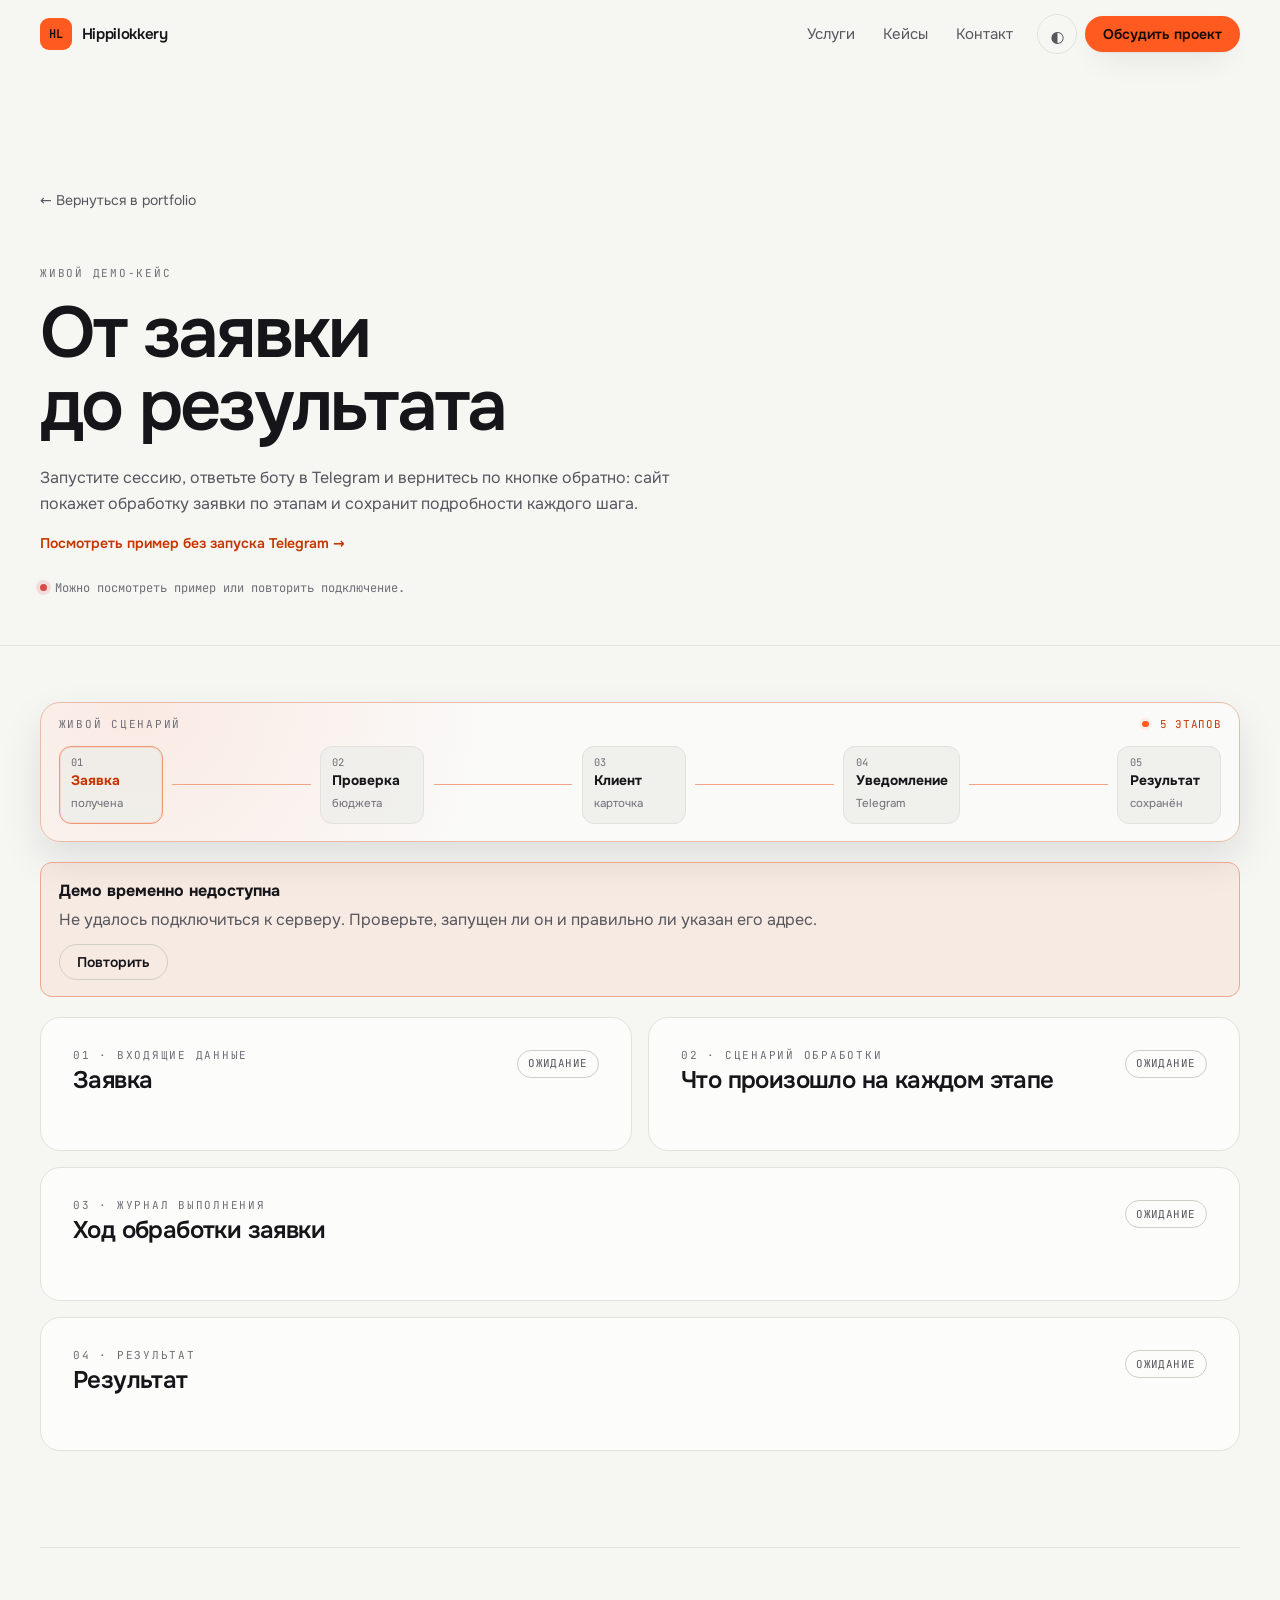
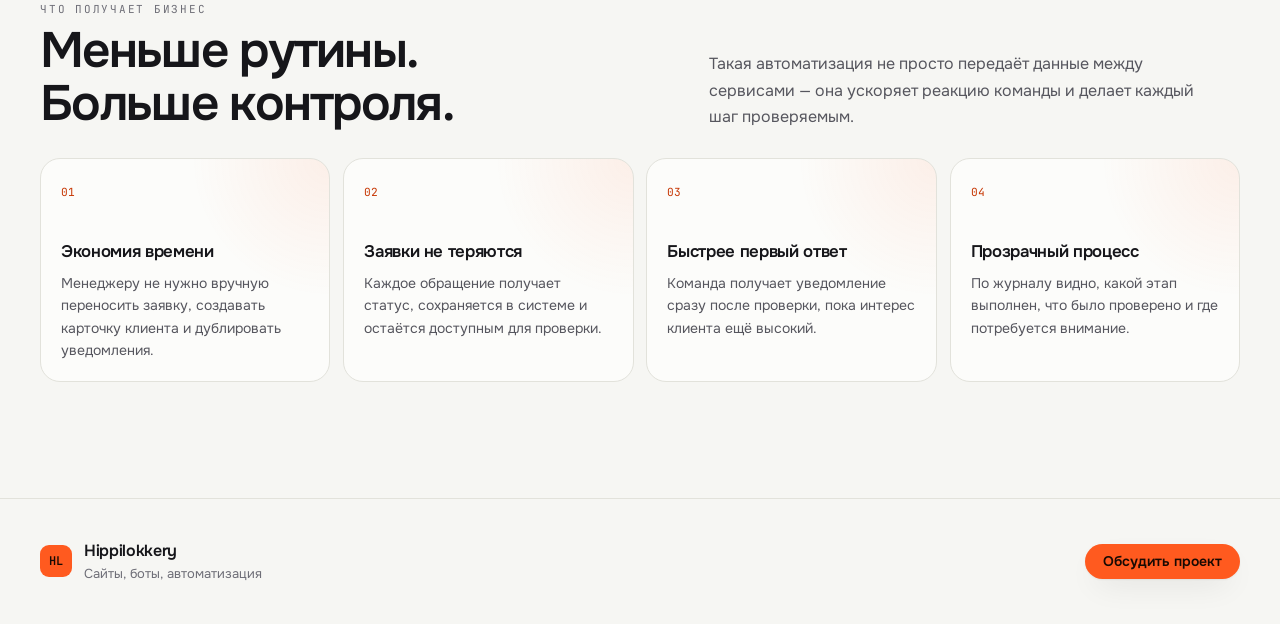
==== commit 1df0a4f7: "Restore automation services card with theme images" ====
--- a/demo/index.html
+++ b/demo/index.html
@@ -3,8 +3,8 @@
 <head>
 <meta charset="utf-8">
 <meta name="viewport" content="width=device-width, initial-scale=1">
-<title>Demo автоматизации продаж — Hippilokkery</title>
-<meta name="description" content="Интерактивная demo-сессия: заявка из Telegram проходит через workflow и возвращается с результатом.">
+<title>Демо автоматизации продаж — Hippilokkery</title>
+<meta name="description" content="Интерактивная демонстрация: заявка из Telegram проходит через сценарий автоматизации и возвращается с результатом.">
 <meta name="theme-color" content="#0b0b0c" media="(prefers-color-scheme: dark)">
 <meta name="theme-color" content="#f6f6f3" media="(prefers-color-scheme: light)">
 <meta name="automation-api-base" content="http://localhost:3000/api">
@@ -36,7 +36,7 @@
       <span class="brand-name">Hippilokkery</span>
     </a>
 
-    <nav class="nav-desktop" aria-label="Навигация demo">
+    <nav class="nav-desktop" aria-label="Навигация демо">
       <a href="../#services">Услуги</a>
       <a href="../#work">Кейсы</a>
       <a href="../#contact">Контакт</a>
@@ -72,45 +72,47 @@
   <section class="demo-hero">
     <div class="wrap">
       <a class="demo-back" href="../">← Вернуться в portfolio</a>
-      <p class="kicker">Живой demo-кейс</p>
+      <p class="kicker">Живой демо-кейс</p>
       <h1 class="h-display">От заявки<br>до результата</h1>
       <p class="lead demo-lead">
-        Запустите сессию, ответьте боту в Telegram и посмотрите, как заявка проходит через workflow с сохранением каждого шага.
+        Запустите сессию, ответьте боту в Telegram и вернитесь по кнопке обратно: сайт покажет обработку заявки по этапам и сохранит подробности каждого шага.
       </p>
 
       <div class="demo-actions" id="demo-actions" hidden>
         <a class="btn btn-primary btn-lg" id="telegram-open" href="#" target="_blank" rel="noopener">
-          Открыть Telegram
+          Открыть Telegram-бота
           <span aria-hidden="true">↗</span>
         </a>
         <button class="btn btn-ghost btn-lg" type="button" id="demo-example">Посмотреть пример</button>
       </div>
       <a class="demo-fallback" id="demo-fallback" href="?example=1">Посмотреть пример без запуска Telegram →</a>
-      <p class="demo-status" id="demo-status" role="status" aria-live="polite">Подключаем demo-сессию…</p>
+      <p class="demo-status" id="demo-status" role="status" aria-live="polite">Подключаем демо-сессию…</p>
     </div>
   </section>
 
   <section class="demo-dashboard section">
     <div class="wrap">
-      <div class="demo-flow-preview" aria-label="Workflow demo preview">
+      <div class="demo-flow-preview" aria-label="Предпросмотр сценария автоматизации">
         <div class="demo-flow-head">
-          <span class="kicker">LIVE WORKFLOW</span>
-          <span class="demo-flow-state"><i aria-hidden="true"></i> 4 STEPS</span>
+          <span class="kicker">ЖИВОЙ СЦЕНАРИЙ</span>
+          <span class="demo-flow-state" id="demo-flow-state"><i aria-hidden="true"></i> 5 ЭТАПОВ</span>
         </div>
         <div class="demo-flow-track" aria-hidden="true">
-          <span class="demo-flow-node is-active"><b>01</b><strong>Lead</strong><small>Telegram</small></span>
-          <span class="demo-flow-line"></span>
-          <span class="demo-flow-node"><b>02</b><strong>Filter</strong><small>budget</small></span>
-          <span class="demo-flow-line"></span>
-          <span class="demo-flow-node"><b>03</b><strong>Notify</strong><small>message</small></span>
-          <span class="demo-flow-line"></span>
-          <span class="demo-flow-node"><b>04</b><strong>Result</strong><small>saved</small></span>
+          <span class="demo-flow-node is-active" data-flow-node="lead-created"><b>01</b><strong>Заявка</strong><small>получена</small></span>
+          <span class="demo-flow-line"></span>
+          <span class="demo-flow-node" data-flow-node="check-budget"><b>02</b><strong>Проверка</strong><small>бюджета</small></span>
+          <span class="demo-flow-line"></span>
+          <span class="demo-flow-node" data-flow-node="create-client"><b>03</b><strong>Клиент</strong><small>карточка</small></span>
+          <span class="demo-flow-line"></span>
+          <span class="demo-flow-node" data-flow-node="send-telegram"><b>04</b><strong>Уведомление</strong><small>Telegram</small></span>
+          <span class="demo-flow-line"></span>
+          <span class="demo-flow-node" data-flow-node="update-lead"><b>05</b><strong>Результат</strong><small>сохранён</small></span>
         </div>
       </div>
 
       <div class="demo-error" id="demo-error" hidden role="alert">
-        <strong>Demo временно недоступна</strong>
-        <span id="demo-error-text">Backend не ответил.</span>
+        <strong>Демо временно недоступна</strong>
+        <span id="demo-error-text">Сервер не ответил.</span>
         <button class="btn btn-ghost btn-sm" type="button" id="demo-retry">Повторить</button>
       </div>
 
@@ -129,10 +131,17 @@
         <article class="panel demo-panel reveal" style="--d:1">
           <div class="demo-panel-head">
             <div>
-              <p class="kicker">02 · workflow</p>
-              <h2 class="demo-panel-title">Маршрут обработки</h2>
-            </div>
-            <span class="demo-badge demo-badge-neutral">lead.created</span>
+              <p class="kicker">02 · сценарий обработки</p>
+              <h2 class="demo-panel-title">Что произошло на каждом этапе</h2>
+            </div>
+            <span class="demo-badge" id="workflow-status">Ожидание</span>
+          </div>
+          <div class="workflow-toolbar" id="workflow-toolbar" hidden>
+            <p>Нажмите на этап, чтобы открыть входные данные, результат и время выполнения.</p>
+            <div class="workflow-toolbar-actions">
+              <button class="workflow-toggle" type="button" id="workflow-expand">Развернуть все</button>
+              <button class="workflow-toggle" type="button" id="workflow-collapse">Свернуть все</button>
+            </div>
           </div>
           <ol class="workflow-list" id="workflow-view"></ol>
         </article>
@@ -140,8 +149,8 @@
         <article class="panel demo-panel demo-panel-wide reveal" style="--d:2">
           <div class="demo-panel-head">
             <div>
-              <p class="kicker">03 · execution log</p>
-              <h2 class="demo-panel-title">Прогресс выполнения</h2>
+              <p class="kicker">03 · журнал выполнения</p>
+              <h2 class="demo-panel-title">Ход обработки заявки</h2>
             </div>
             <span class="demo-badge" id="execution-status">Ожидание</span>
           </div>
@@ -152,13 +161,47 @@
       <article class="demo-result panel reveal" id="demo-result-panel" style="--d:3">
         <div class="demo-panel-head">
           <div>
-            <p class="kicker">04 · outcome</p>
+            <p class="kicker">04 · результат</p>
             <h2 class="demo-panel-title">Результат</h2>
           </div>
           <span class="demo-badge" id="result-status">Ожидание</span>
         </div>
         <div id="demo-result-view" class="demo-result-view"></div>
       </article>
+
+      <section class="demo-benefits reveal" aria-labelledby="demo-benefits-title" style="--d:4">
+        <div class="demo-benefits-head">
+          <div>
+            <p class="kicker">Что получает бизнес</p>
+            <h2 class="h-section" id="demo-benefits-title">Меньше рутины. Больше контроля.</h2>
+          </div>
+          <p>
+            Такая автоматизация не просто передаёт данные между сервисами — она ускоряет реакцию команды и делает каждый шаг проверяемым.
+          </p>
+        </div>
+        <div class="demo-benefits-grid">
+          <article class="demo-benefit-card">
+            <span>01</span>
+            <h3>Экономия времени</h3>
+            <p>Менеджеру не нужно вручную переносить заявку, создавать карточку клиента и дублировать уведомления.</p>
+          </article>
+          <article class="demo-benefit-card">
+            <span>02</span>
+            <h3>Заявки не теряются</h3>
+            <p>Каждое обращение получает статус, сохраняется в системе и остаётся доступным для проверки.</p>
+          </article>
+          <article class="demo-benefit-card">
+            <span>03</span>
+            <h3>Быстрее первый ответ</h3>
+            <p>Команда получает уведомление сразу после проверки, пока интерес клиента ещё высокий.</p>
+          </article>
+          <article class="demo-benefit-card">
+            <span>04</span>
+            <h3>Прозрачный процесс</h3>
+            <p>По журналу видно, какой этап выполнен, что было проверено и где потребуется внимание.</p>
+          </article>
+        </div>
+      </section>
     </div>
   </section>
 </main>
@@ -177,6 +220,6 @@
 </footer>
 
 <script src="../assets/js/main.js" defer></script>
-<script src="demo.js" defer></script>
+<script src="demo.js?v=20260814-2" defer></script>
 </body>
 </html>
--- a/demo/demo.css
+++ b/demo/demo.css
@@ -107,6 +107,17 @@
   box-shadow: inset 0 0 0 1px color-mix(in srgb, var(--accent) 12%, transparent);
 }
 .demo-flow-node.is-active strong { color: var(--accent-text); }
+.demo-flow-node.is-active { animation: flow-node-pulse 1.1s ease-in-out infinite; }
+.demo-flow-node.is-complete {
+  border-color: color-mix(in srgb, #37a169 45%, var(--line));
+  background: color-mix(in srgb, #37a169 8%, var(--surface-2));
+}
+.demo-flow-node.is-complete b,
+.demo-flow-node.is-complete strong { color: #25814f; }
+.demo-flow-node.is-skipped { opacity: .65; }
+.demo-flow-node.is-failed { border-color: color-mix(in srgb, #d84a4a 55%, var(--line)); }
+[data-theme="dark"] .demo-flow-node.is-complete b,
+[data-theme="dark"] .demo-flow-node.is-complete strong { color: #7ad69e; }
 .demo-flow-line {
   align-self: center;
   flex: 1 1 1rem;
@@ -121,6 +132,10 @@
   0%, 100% { opacity: .45; transform: scale(.85); }
   50% { opacity: 1; transform: scale(1.1); }
 }
+@keyframes flow-node-pulse {
+  0%, 100% { transform: translateY(0); }
+  50% { transform: translateY(-2px); }
+}
 
 .demo-dashboard { padding-top: 3.5rem; }
 .demo-error {
@@ -169,7 +184,8 @@
   text-transform: uppercase;
 }
 .demo-badge-success { border-color: color-mix(in srgb, #37a169 55%, var(--line)); color: #25814f; background: color-mix(in srgb, #37a169 10%, transparent); }
-.demo-badge-running { border-color: color-mix(in srgb, var(--accent) 55%, var(--line)); color: var(--accent-text); background: var(--accent-soft); }
+.demo-badge-running,
+.demo-badge-processing { border-color: color-mix(in srgb, var(--accent) 55%, var(--line)); color: var(--accent-text); background: var(--accent-soft); }
 .demo-badge-failed { border-color: color-mix(in srgb, #d84a4a 55%, var(--line)); color: #b83737; background: color-mix(in srgb, #d84a4a 8%, transparent); }
 .demo-badge-skipped,
 .demo-badge-neutral { color: var(--ink-3); }
@@ -203,36 +219,127 @@
 .workflow-list {
   display: grid;
   gap: .7rem;
-  margin-top: 1.5rem;
+  margin-top: 1rem;
   padding: 0;
   list-style: none;
 }
-.workflow-step {
-  display: grid;
-  grid-template-columns: 1.7rem 1fr auto;
-  align-items: center;
-  gap: .65rem;
-  min-height: 2.5rem;
-  padding: .45rem .6rem;
+.workflow-toolbar {
+  display: flex;
+  align-items: center;
+  justify-content: space-between;
+  gap: 1rem;
+  margin-top: 1.25rem;
+  padding: .85rem 1rem;
   border: 1px solid var(--line);
   border-radius: var(--radius-input);
-  color: var(--ink-2);
-}
+  background: var(--surface-2);
+}
+.workflow-toolbar[hidden] { display: none; }
+.workflow-toolbar p { max-width: 52ch; color: var(--ink-3); font-size: .82rem; line-height: 1.5; }
+.workflow-toolbar-actions { display: flex; flex: none; gap: .45rem; }
+.workflow-toggle {
+  min-height: 2rem;
+  padding: .35rem .65rem;
+  border: 1px solid var(--line-2);
+  border-radius: var(--radius-pill);
+  color: var(--ink-2);
+  font-size: .72rem;
+  transition: border-color .18s var(--ease), color .18s var(--ease), background .18s var(--ease);
+}
+.workflow-toggle:hover { border-color: var(--accent); color: var(--accent-text); background: var(--accent-soft); }
+.workflow-step {
+  border: 1px solid var(--line);
+  border-radius: var(--radius-input);
+  overflow: hidden;
+  color: var(--ink-2);
+  background: color-mix(in srgb, var(--surface) 86%, transparent);
+  transition: border-color .2s var(--ease), background .2s var(--ease);
+}
+.workflow-step-card > summary { list-style: none; }
+.workflow-step-card > summary::-webkit-details-marker { display: none; }
+.workflow-step-summary {
+  display: grid;
+  grid-template-columns: 1.9rem minmax(0, 1fr) auto 1rem;
+  align-items: center;
+  gap: .7rem;
+  min-height: 4.1rem;
+  padding: .7rem .8rem;
+  cursor: pointer;
+  user-select: none;
+}
+.workflow-step-summary:focus-visible { outline: 2px solid var(--accent); outline-offset: -2px; }
 .workflow-step-marker {
   display: grid;
   place-items: center;
-  width: 1.45rem;
-  height: 1.45rem;
+  width: 1.7rem;
+  height: 1.7rem;
   border-radius: 50%;
   background: var(--surface-2);
   color: var(--ink-3);
   font-size: .7rem;
 }
-.workflow-step-name { font-size: .875rem; }
+.workflow-step-copy { display: grid; min-width: 0; gap: .18rem; }
+.workflow-step-name { color: var(--ink); font-size: .9rem; }
+.workflow-step-summary-text { overflow: hidden; color: var(--ink-3); font-size: .75rem; line-height: 1.35; text-overflow: ellipsis; white-space: nowrap; }
 .workflow-step-state { color: var(--ink-3); font-family: 'JetBrains Mono', ui-monospace, monospace; font-size: .68rem; }
+.workflow-step-chevron { color: var(--ink-3); transition: transform .2s var(--ease); }
+.workflow-step-card[open] .workflow-step-chevron { transform: rotate(180deg); }
 .workflow-step.is-success .workflow-step-marker { background: var(--accent-soft); color: var(--accent-text); }
 .workflow-step.is-success .workflow-step-name { color: var(--ink); }
+.workflow-step.is-running { border-color: color-mix(in srgb, var(--accent) 55%, var(--line)); background: color-mix(in srgb, var(--accent) 5%, var(--surface)); }
+.workflow-step.is-running .workflow-step-marker { background: var(--accent); color: #071009; animation: demo-pulse 1.1s ease-in-out infinite; }
 .workflow-step.is-failed { border-color: color-mix(in srgb, #d84a4a 50%, var(--line)); }
+.workflow-step.is-failed .workflow-step-marker { background: color-mix(in srgb, #d84a4a 16%, var(--surface-2)); color: #b83737; }
+.workflow-step.is-skipped { opacity: .78; }
+.workflow-step-details {
+  display: grid;
+  gap: .9rem;
+  padding: 1rem;
+  border-top: 1px solid var(--line);
+  background: color-mix(in srgb, var(--surface-2) 64%, transparent);
+}
+.workflow-step-outcome,
+.workflow-step-running,
+.workflow-step-waiting { color: var(--ink-2); font-size: .875rem; line-height: 1.55; }
+.workflow-step-running { color: var(--accent-text); }
+.workflow-step-meta {
+  display: flex;
+  flex-wrap: wrap;
+  gap: .45rem .9rem;
+  color: var(--ink-3);
+  font: .68rem/1.4 'JetBrains Mono', ui-monospace, monospace;
+}
+.workflow-step-data { display: grid; gap: .7rem; }
+.workflow-data-block { min-width: 0; }
+.workflow-data-label {
+  display: block;
+  margin-bottom: .35rem;
+  color: var(--ink-3);
+  font: .68rem/1.3 'JetBrains Mono', ui-monospace, monospace;
+  letter-spacing: .04em;
+  text-transform: uppercase;
+}
+.workflow-data-value {
+  max-height: 14rem;
+  margin: 0;
+  padding: .75rem;
+  overflow: auto;
+  border: 1px solid var(--line);
+  border-radius: .6rem;
+  background: var(--surface);
+  color: var(--ink-2);
+  font: .7rem/1.55 'JetBrains Mono', ui-monospace, monospace;
+  white-space: pre-wrap;
+  word-break: break-word;
+}
+.workflow-step-error {
+  padding: .7rem .8rem;
+  border-radius: .6rem;
+  background: color-mix(in srgb, #d84a4a 10%, transparent);
+  color: #b83737;
+  font-size: .8rem;
+}
+[data-theme="dark"] .workflow-step-error { color: #ff8b8b; }
 
 .execution-list { display: grid; gap: .85rem; margin-top: 1.5rem; }
 .execution-row { padding: .9rem 0; border-top: 1px solid var(--line); }
@@ -240,6 +347,7 @@
 .execution-meta { display: flex; align-items: center; justify-content: space-between; gap: 1rem; }
 .execution-id { color: var(--ink-3); font-family: 'JetBrains Mono', ui-monospace, monospace; font-size: .72rem; overflow-wrap: anywhere; }
 .execution-summary { margin-top: .45rem; color: var(--ink-2); font-size: .875rem; }
+.execution-timing { margin-top: .35rem; color: var(--ink-3); font: .68rem/1.45 'JetBrains Mono', ui-monospace, monospace; }
 .demo-progress { height: .35rem; margin-top: .75rem; overflow: hidden; border-radius: var(--radius-pill); background: var(--surface-2); }
 .demo-progress-bar { height: 100%; border-radius: inherit; background: var(--accent); transition: width .3s var(--ease); }
 
@@ -248,10 +356,48 @@
 .demo-result-view strong { color: var(--ink); }
 .demo-result-copy { max-width: 58ch; line-height: 1.6; }
 .demo-result-copy + .demo-result-copy { margin-top: .7rem; }
+.demo-result-note { max-width: 58ch; margin-top: .85rem; color: var(--ink-3); font-size: .82rem; line-height: 1.55; }
+
+.demo-benefits {
+  margin-top: clamp(3.5rem, 8vw, 6rem);
+  padding-top: clamp(2rem, 5vw, 3.5rem);
+  border-top: 1px solid var(--line);
+}
+.demo-benefits-head {
+  display: grid;
+  gap: 1.25rem;
+  align-items: end;
+}
+.demo-benefits-head .kicker { margin-bottom: .65rem; }
+.demo-benefits-head .h-section { max-width: 13ch; }
+.demo-benefits-head > p { max-width: 54ch; color: var(--ink-2); line-height: 1.65; }
+.demo-benefits-grid {
+  display: grid;
+  gap: .8rem;
+  margin-top: 1.75rem;
+}
+.demo-benefit-card {
+  min-height: 13rem;
+  padding: 1.25rem;
+  border: 1px solid var(--line);
+  border-radius: var(--radius-card);
+  background:
+    radial-gradient(circle at 100% 0%, color-mix(in srgb, var(--accent) 8%, transparent), transparent 38%),
+    var(--surface);
+}
+.demo-benefit-card > span {
+  color: var(--accent-text);
+  font: .7rem/1 'JetBrains Mono', ui-monospace, monospace;
+}
+.demo-benefit-card h3 { margin-top: 2.5rem; color: var(--ink); font-size: 1.05rem; letter-spacing: -.02em; }
+.demo-benefit-card p { margin-top: .65rem; color: var(--ink-2); font-size: .875rem; line-height: 1.6; }
 
 @media (min-width: 900px) {
   .demo-grid { grid-template-columns: repeat(2, minmax(0, 1fr)); }
   .demo-panel-wide { grid-column: 1 / -1; }
+  .workflow-step-data { grid-template-columns: repeat(2, minmax(0, 1fr)); }
+  .demo-benefits-head { grid-template-columns: minmax(0, 1.1fr) minmax(20rem, .9fr); }
+  .demo-benefits-grid { grid-template-columns: repeat(4, minmax(0, 1fr)); }
 }
 
 @media (max-width: 480px) {
@@ -263,8 +409,19 @@
   .demo-flow-track { display: grid; grid-template-columns: 1fr 1fr; gap: .5rem; }
   .demo-flow-line { display: none; }
   .demo-flow-node { min-width: 0; }
+  .workflow-toolbar { align-items: stretch; flex-direction: column; }
+  .workflow-toolbar-actions { flex-wrap: wrap; }
+  .workflow-step-summary { grid-template-columns: 1.9rem minmax(0, 1fr) 1rem; }
+  .workflow-step-marker { grid-column: 1; grid-row: 1 / span 2; }
+  .workflow-step-copy { grid-column: 2; grid-row: 1; }
+  .workflow-step-state { grid-column: 2; grid-row: 2; }
+  .workflow-step-chevron { grid-column: 3; grid-row: 1 / span 2; }
+  .workflow-step-summary-text { white-space: normal; }
+  .workflow-step-details { padding: .85rem; }
 }
 
 @media (prefers-reduced-motion: reduce) {
-  .demo-status.is-loading::before { animation: none; }
-}
+  .demo-status.is-loading::before,
+  .demo-flow-node.is-active,
+  .workflow-step.is-running .workflow-step-marker { animation: none; }
+}
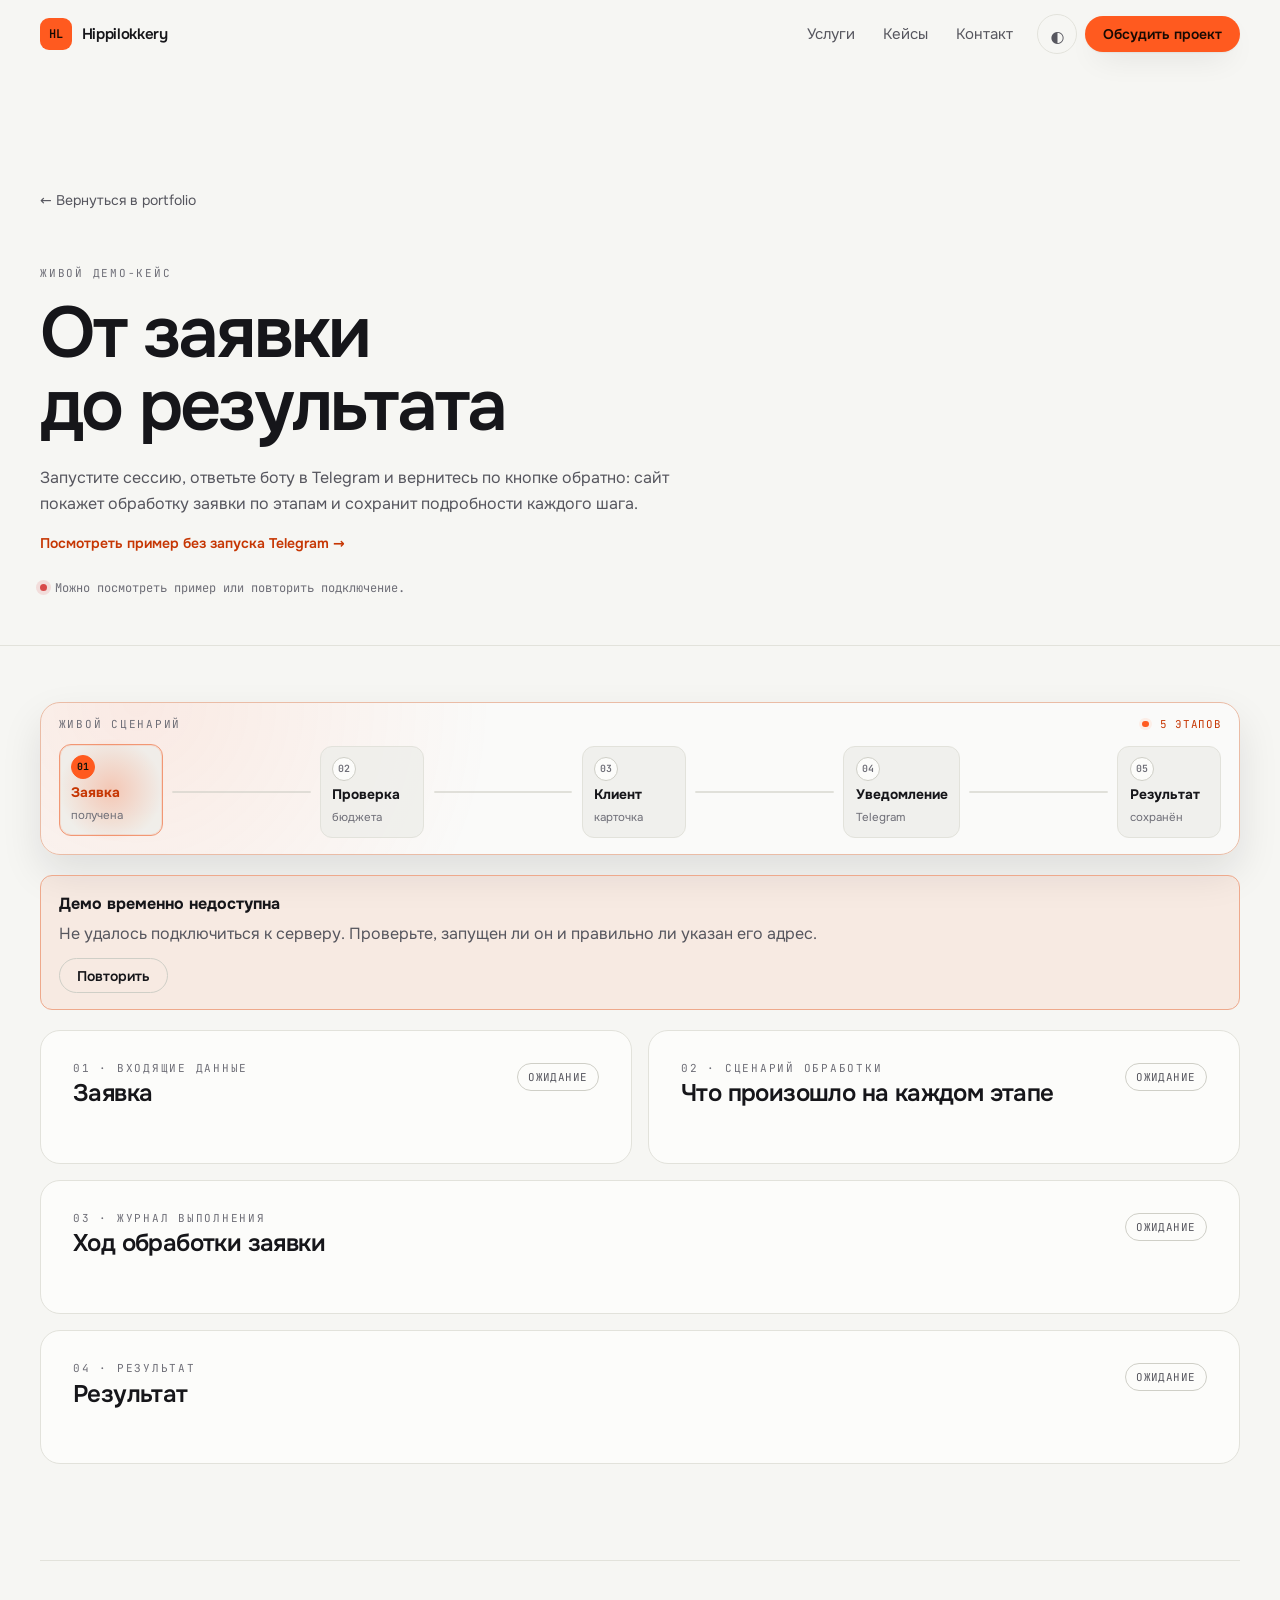
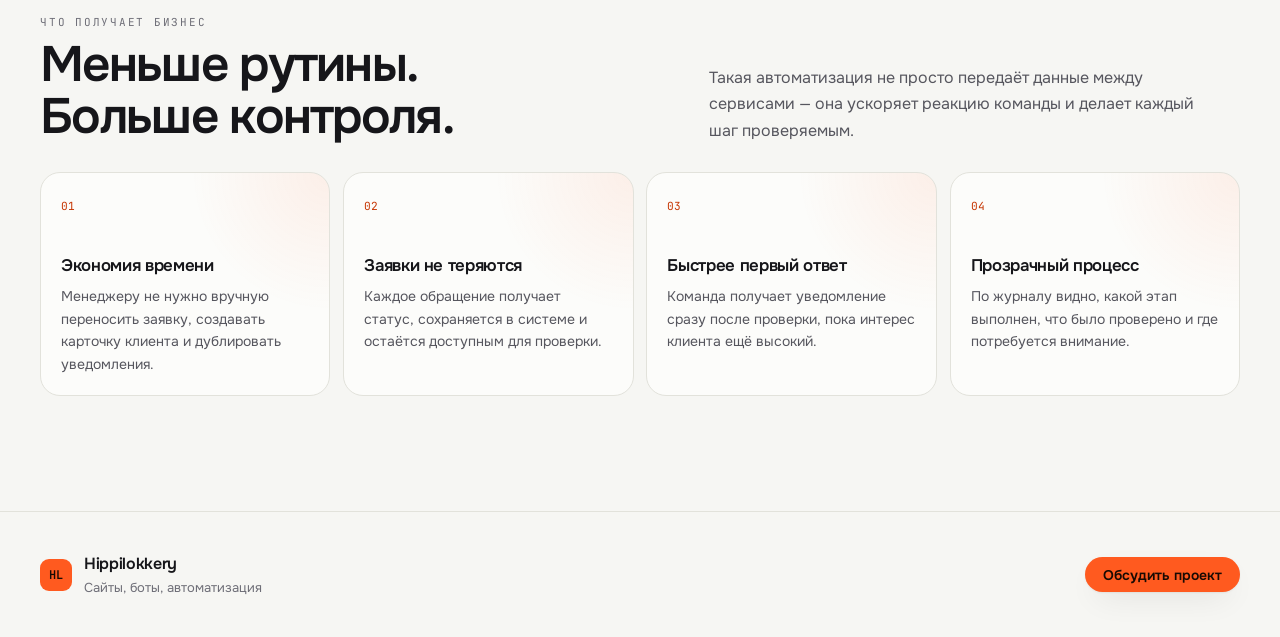
==== commit f3f4b76b: "Rework automation demo: customer-friendly flow, animated progress, no raw JSON" ====
--- a/demo/index.html
+++ b/demo/index.html
@@ -97,7 +97,7 @@
           <span class="kicker">ЖИВОЙ СЦЕНАРИЙ</span>
           <span class="demo-flow-state" id="demo-flow-state"><i aria-hidden="true"></i> 5 ЭТАПОВ</span>
         </div>
-        <div class="demo-flow-track" aria-hidden="true">
+        <div class="demo-flow-track" id="demo-flow-track" aria-hidden="true">
           <span class="demo-flow-node is-active" data-flow-node="lead-created"><b>01</b><strong>Заявка</strong><small>получена</small></span>
           <span class="demo-flow-line"></span>
           <span class="demo-flow-node" data-flow-node="check-budget"><b>02</b><strong>Проверка</strong><small>бюджета</small></span>
@@ -137,7 +137,7 @@
             <span class="demo-badge" id="workflow-status">Ожидание</span>
           </div>
           <div class="workflow-toolbar" id="workflow-toolbar" hidden>
-            <p>Нажмите на этап, чтобы открыть входные данные, результат и время выполнения.</p>
+            <p>Нажмите на этап, чтобы посмотреть, что именно произошло во время обработки.</p>
             <div class="workflow-toolbar-actions">
               <button class="workflow-toggle" type="button" id="workflow-expand">Развернуть все</button>
               <button class="workflow-toggle" type="button" id="workflow-collapse">Свернуть все</button>
@@ -220,6 +220,6 @@
 </footer>
 
 <script src="../assets/js/main.js" defer></script>
-<script src="demo.js?v=20260814-2" defer></script>
+<script src="demo.js?v=20260814-3" defer></script>
 </body>
 </html>
--- a/demo/demo.css
+++ b/demo/demo.css
@@ -88,6 +88,7 @@
   margin-top: 1rem;
 }
 .demo-flow-node {
+  position: relative;
   display: grid;
   gap: .22rem;
   min-width: 6.5rem;
@@ -95,35 +96,109 @@
   border: 1px solid var(--line);
   border-radius: var(--radius-input);
   background: color-mix(in srgb, var(--surface-2) 74%, transparent);
+  transition: border-color .25s var(--ease), background .25s var(--ease), transform .25s var(--ease);
+}
+.demo-flow-node::after {
+  content: '';
+  position: absolute;
+  inset: -6px;
+  z-index: -1;
+  border-radius: var(--radius-input);
+  background: radial-gradient(circle at 50% 50%, color-mix(in srgb, var(--accent) 26%, transparent), transparent 68%);
+  opacity: 0;
+  transition: opacity .3s var(--ease);
 }
 .demo-flow-node b {
+  display: grid;
+  place-items: center;
+  width: 1.5rem;
+  height: 1.5rem;
+  border-radius: 50%;
+  background: var(--surface);
+  border: 1px solid var(--line-2);
   color: var(--ink-3);
-  font: .65rem/1 'JetBrains Mono', ui-monospace, monospace;
+  font: .62rem/1 'JetBrains Mono', ui-monospace, monospace;
+  font-weight: 700;
+  transition: background .25s var(--ease), border-color .25s var(--ease), color .25s var(--ease), transform .25s var(--ease);
 }
 .demo-flow-node strong { color: var(--ink); font-size: .86rem; }
 .demo-flow-node small { color: var(--ink-3); font-size: .72rem; }
 .demo-flow-node.is-active {
   border-color: color-mix(in srgb, var(--accent) 55%, var(--line));
   box-shadow: inset 0 0 0 1px color-mix(in srgb, var(--accent) 12%, transparent);
-}
+  transform: translateY(-2px);
+}
+.demo-flow-node.is-active::after { opacity: 1; }
 .demo-flow-node.is-active strong { color: var(--accent-text); }
+.demo-flow-node.is-active b {
+  background: var(--accent);
+  border-color: var(--accent);
+  color: #071009;
+}
 .demo-flow-node.is-active { animation: flow-node-pulse 1.1s ease-in-out infinite; }
+.demo-flow-node.is-active b { animation: flow-number-spin .5s var(--ease); }
 .demo-flow-node.is-complete {
   border-color: color-mix(in srgb, #37a169 45%, var(--line));
   background: color-mix(in srgb, #37a169 8%, var(--surface-2));
 }
-.demo-flow-node.is-complete b,
+.demo-flow-node.is-complete b {
+  border-color: #37a169;
+  background: #37a169;
+  color: #f4fbff;
+}
+.demo-flow-node.is-complete b::after { content: '✓'; }
+.demo-flow-node.is-complete b { animation: flow-pop .4s cubic-bezier(.2, .9, .3, 1.4); }
+.demo-flow-node.is-complete::after { opacity: .6; }
 .demo-flow-node.is-complete strong { color: #25814f; }
 .demo-flow-node.is-skipped { opacity: .65; }
 .demo-flow-node.is-failed { border-color: color-mix(in srgb, #d84a4a 55%, var(--line)); }
-[data-theme="dark"] .demo-flow-node.is-complete b,
 [data-theme="dark"] .demo-flow-node.is-complete strong { color: #7ad69e; }
+[data-theme="dark"] .demo-flow-node.is-complete b { background: #37a169; border-color: #37a169; color: #071009; }
 .demo-flow-line {
+  position: relative;
   align-self: center;
   flex: 1 1 1rem;
   min-width: .45rem;
-  height: 1px;
-  background: color-mix(in srgb, var(--accent) 45%, var(--line));
+  height: 2px;
+  overflow: hidden;
+  border-radius: var(--radius-pill);
+  background: color-mix(in srgb, var(--line-2) 60%, transparent);
+}
+.demo-flow-line::after {
+  content: '';
+  position: absolute;
+  inset: 0;
+  border-radius: inherit;
+  background: linear-gradient(90deg, #37a169, #7ad69e);
+  transform: scaleX(0);
+  transform-origin: left;
+  transition: transform .45s var(--ease);
+}
+.demo-flow-node.is-complete + .demo-flow-line::after { transform: scaleX(1); }
+.demo-flow-node.is-complete + .demo-flow-line::before {
+  content: '';
+  position: absolute;
+  inset: 0;
+  border-radius: inherit;
+  background: linear-gradient(90deg, transparent, rgba(255, 255, 255, .55), transparent);
+  transform: translateX(-100%);
+  animation: flow-line-shine 1.15s var(--ease) .35s;
+}
+.demo-flow-track.is-finished .demo-flow-preview {
+  box-shadow: 0 18px 40px color-mix(in srgb, var(--ink) 10%, transparent), 0 0 0 1px color-mix(in srgb, #37a169 22%, transparent);
+}
+@keyframes flow-pop {
+  0% { transform: scale(.4); }
+  60% { transform: scale(1.35); }
+  100% { transform: scale(1); }
+}
+@keyframes flow-number-spin {
+  0% { transform: rotate(-120deg) scale(.6); }
+  100% { transform: rotate(0) scale(1); }
+}
+@keyframes flow-line-shine {
+  0% { transform: translateX(-100%); }
+  100% { transform: translateX(100%); }
 }
 .demo-status.is-loading::before { animation: demo-pulse 1.4s ease-in-out infinite; }
 .demo-status.is-success::before { background: #37a169; box-shadow: 0 0 0 4px color-mix(in srgb, #37a169 16%, transparent); }
@@ -309,29 +384,6 @@
   color: var(--ink-3);
   font: .68rem/1.4 'JetBrains Mono', ui-monospace, monospace;
 }
-.workflow-step-data { display: grid; gap: .7rem; }
-.workflow-data-block { min-width: 0; }
-.workflow-data-label {
-  display: block;
-  margin-bottom: .35rem;
-  color: var(--ink-3);
-  font: .68rem/1.3 'JetBrains Mono', ui-monospace, monospace;
-  letter-spacing: .04em;
-  text-transform: uppercase;
-}
-.workflow-data-value {
-  max-height: 14rem;
-  margin: 0;
-  padding: .75rem;
-  overflow: auto;
-  border: 1px solid var(--line);
-  border-radius: .6rem;
-  background: var(--surface);
-  color: var(--ink-2);
-  font: .7rem/1.55 'JetBrains Mono', ui-monospace, monospace;
-  white-space: pre-wrap;
-  word-break: break-word;
-}
 .workflow-step-error {
   padding: .7rem .8rem;
   border-radius: .6rem;
@@ -395,7 +447,6 @@
 @media (min-width: 900px) {
   .demo-grid { grid-template-columns: repeat(2, minmax(0, 1fr)); }
   .demo-panel-wide { grid-column: 1 / -1; }
-  .workflow-step-data { grid-template-columns: repeat(2, minmax(0, 1fr)); }
   .demo-benefits-head { grid-template-columns: minmax(0, 1.1fr) minmax(20rem, .9fr); }
   .demo-benefits-grid { grid-template-columns: repeat(4, minmax(0, 1fr)); }
 }
@@ -423,5 +474,9 @@
 @media (prefers-reduced-motion: reduce) {
   .demo-status.is-loading::before,
   .demo-flow-node.is-active,
-  .workflow-step.is-running .workflow-step-marker { animation: none; }
-}
+  .demo-flow-node.is-active b,
+  .demo-flow-node.is-complete b,
+  .demo-flow-node.is-complete + .demo-flow-line::after,
+  .demo-flow-node.is-complete + .demo-flow-line::before,
+  .workflow-step.is-running .workflow-step-marker { animation: none; transition: none; }
+}
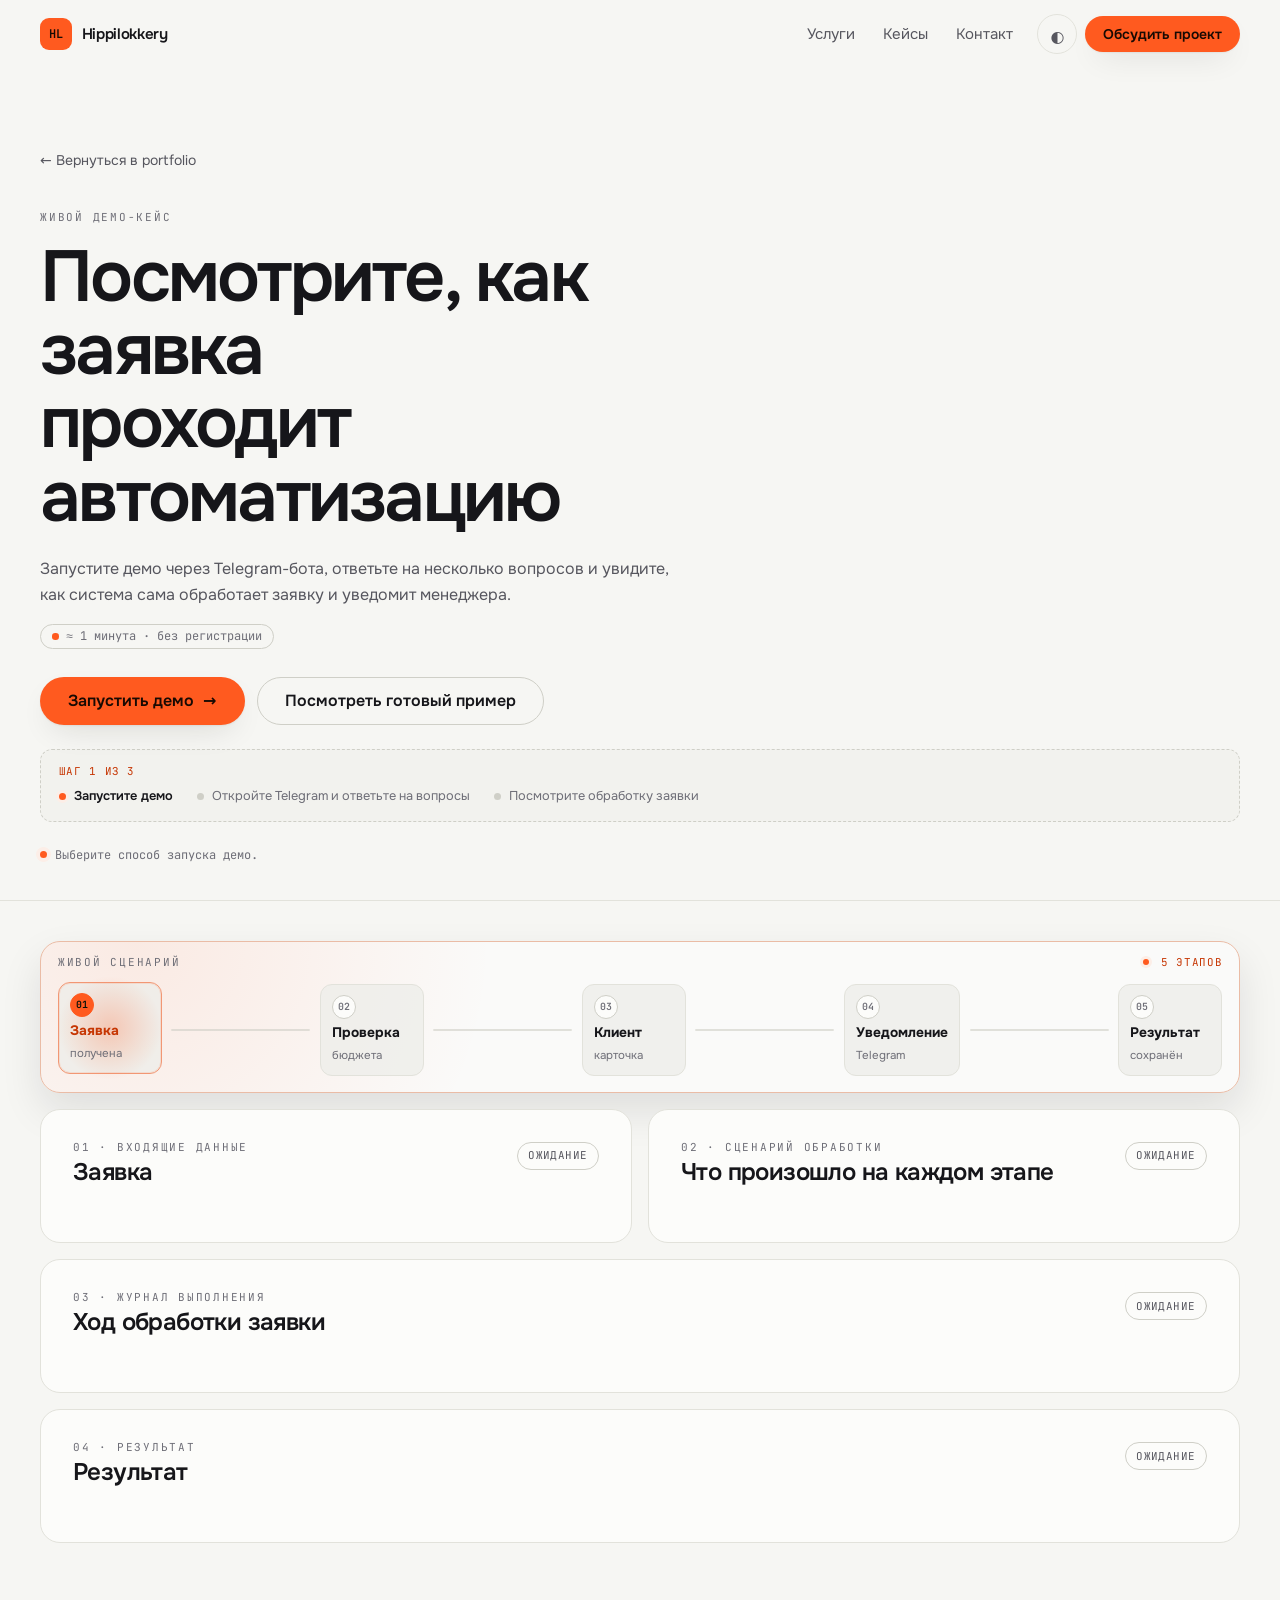
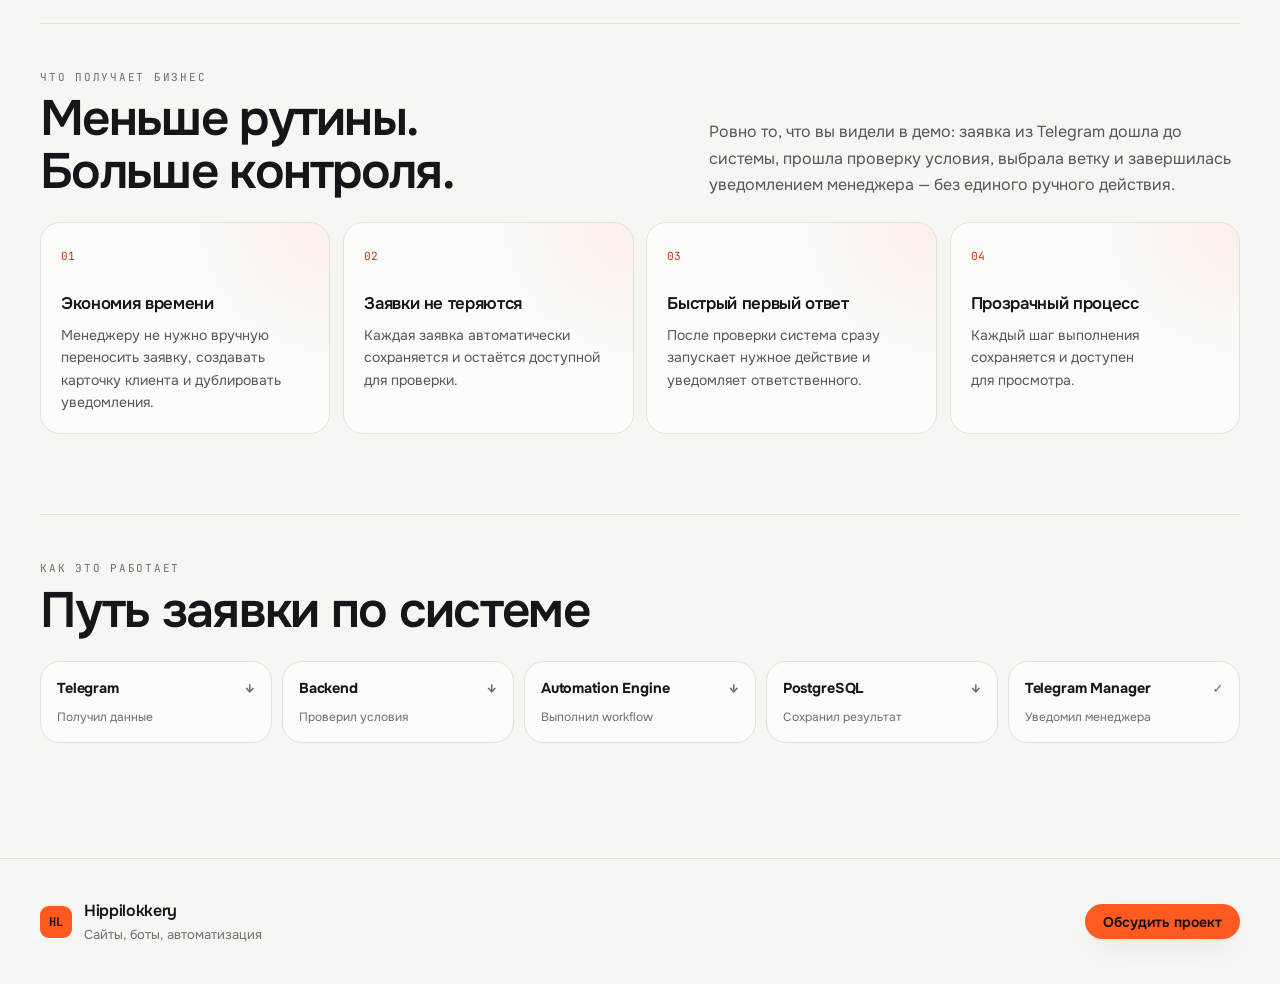
==== commit 60691858: "Improve automation demo: interactive launch flow, live branch view, execution logs" ====
--- a/demo/index.html
+++ b/demo/index.html
@@ -73,20 +73,34 @@
     <div class="wrap">
       <a class="demo-back" href="../">← Вернуться в portfolio</a>
       <p class="kicker">Живой демо-кейс</p>
-      <h1 class="h-display">От заявки<br>до результата</h1>
+      <h1 class="h-display">Посмотрите, как заявка<br>проходит автоматизацию</h1>
       <p class="lead demo-lead">
-        Запустите сессию, ответьте боту в Telegram и вернитесь по кнопке обратно: сайт покажет обработку заявки по этапам и сохранит подробности каждого шага.
+        Запустите демо через Telegram-бота, ответьте на несколько вопросов и увидите, как система сама обработает заявку и уведомит менеджера.
       </p>
-
-      <div class="demo-actions" id="demo-actions" hidden>
-        <a class="btn btn-primary btn-lg" id="telegram-open" href="#" target="_blank" rel="noopener">
+      <p class="demo-hint">≈ 1 минута · без регистрации</p>
+
+      <div class="demo-cta-row" id="demo-actions" hidden>
+        <button class="btn btn-primary btn-lg" type="button" id="demo-start">
+          Запустить демо
+          <span aria-hidden="true">→</span>
+        </button>
+        <button class="btn btn-ghost btn-lg" type="button" id="demo-example">Посмотреть готовый пример</button>
+        <a class="btn btn-primary btn-lg" id="telegram-open" href="#" target="_blank" rel="noopener" hidden>
           Открыть Telegram-бота
           <span aria-hidden="true">↗</span>
         </a>
-        <button class="btn btn-ghost btn-lg" type="button" id="demo-example">Посмотреть пример</button>
-      </div>
-      <a class="demo-fallback" id="demo-fallback" href="?example=1">Посмотреть пример без запуска Telegram →</a>
-      <p class="demo-status" id="demo-status" role="status" aria-live="polite">Подключаем демо-сессию…</p>
+      </div>
+
+      <div class="demo-step-guide" id="demo-step-guide" hidden>
+        <p class="demo-step-label" id="demo-step-label">Шаг 1 из 3</p>
+        <ol class="demo-steps" id="demo-steps" aria-label="Как проходит демо">
+          <li data-step="1">Запустите демо</li>
+          <li data-step="2">Откройте Telegram и ответьте на вопросы</li>
+          <li data-step="3">Посмотрите обработку заявки</li>
+        </ol>
+      </div>
+
+      <p class="demo-status" id="demo-status" role="status" aria-live="polite">Выберите способ запуска демо.</p>
     </div>
   </section>
 
@@ -110,6 +124,33 @@
         </div>
       </div>
 
+      <div class="demo-branch" id="demo-branch" hidden aria-label="Решение сценария">
+        <div class="demo-branch-question">
+          <div>
+            <span class="kicker">Решение сценария</span>
+            <strong id="branch-question">Бюджет больше 50 000 ₽?</strong>
+          </div>
+          <code class="demo-branch-rule" id="branch-rule">budget &gt; 50000</code>
+        </div>
+        <div class="demo-branch-arms">
+          <div class="demo-branch-arm" id="branch-yes">
+            <span class="demo-branch-mark">ДА</span>
+            <div>
+              <strong>Создать клиента</strong>
+              <small id="branch-yes-note">client.create</small>
+            </div>
+          </div>
+          <div class="demo-branch-arm" id="branch-no">
+            <span class="demo-branch-mark">НЕТ</span>
+            <div>
+              <strong>Создание клиента пропущено</strong>
+              <small id="branch-no-note">client.create · skipped</small>
+            </div>
+          </div>
+        </div>
+        <p class="demo-branch-reason" id="branch-reason"></p>
+      </div>
+
       <div class="demo-error" id="demo-error" hidden role="alert">
         <strong>Демо временно недоступна</strong>
         <span id="demo-error-text">Сервер не ответил.</span>
@@ -176,7 +217,7 @@
             <h2 class="h-section" id="demo-benefits-title">Меньше рутины. Больше контроля.</h2>
           </div>
           <p>
-            Такая автоматизация не просто передаёт данные между сервисами — она ускоряет реакцию команды и делает каждый шаг проверяемым.
+            Ровно то, что вы видели в демо: заявка из Telegram дошла до системы, прошла проверку условия, выбрала ветку и завершилась уведомлением менеджера — без единого ручного действия.
           </p>
         </div>
         <div class="demo-benefits-grid">
@@ -188,19 +229,33 @@
           <article class="demo-benefit-card">
             <span>02</span>
             <h3>Заявки не теряются</h3>
-            <p>Каждое обращение получает статус, сохраняется в системе и остаётся доступным для проверки.</p>
+            <p>Каждая заявка автоматически сохраняется и остаётся доступной для проверки.</p>
           </article>
           <article class="demo-benefit-card">
             <span>03</span>
-            <h3>Быстрее первый ответ</h3>
-            <p>Команда получает уведомление сразу после проверки, пока интерес клиента ещё высокий.</p>
+            <h3>Быстрый первый ответ</h3>
+            <p>После проверки система сразу запускает нужное действие и уведомляет ответственного.</p>
           </article>
           <article class="demo-benefit-card">
             <span>04</span>
             <h3>Прозрачный процесс</h3>
-            <p>По журналу видно, какой этап выполнен, что было проверено и где потребуется внимание.</p>
-          </article>
-        </div>
+            <p>Каждый шаг выполнения сохраняется и доступен для просмотра.</p>
+          </article>
+        </div>
+      </section>
+
+      <section class="demo-architecture reveal" aria-labelledby="demo-architecture-title" style="--d:5">
+        <div class="demo-architecture-head">
+          <p class="kicker">Как это работает</p>
+          <h2 class="h-section" id="demo-architecture-title">Путь заявки по системе</h2>
+        </div>
+        <ol class="demo-architecture-list" aria-label="Слои автоматизации">
+          <li><b>Telegram</b><small>Получил данные</small></li>
+          <li><b>Backend</b><small>Проверил условия</small></li>
+          <li><b>Automation Engine</b><small>Выполнил workflow</small></li>
+          <li><b>PostgreSQL</b><small>Сохранил результат</small></li>
+          <li><b>Telegram Manager</b><small>Уведомил менеджера</small></li>
+        </ol>
       </section>
     </div>
   </section>
@@ -220,6 +275,6 @@
 </footer>
 
 <script src="../assets/js/main.js" defer></script>
-<script src="demo.js?v=20260814-3" defer></script>
+<script src="demo.js?v=20260814-4" defer></script>
 </body>
 </html>
--- a/demo/demo.css
+++ b/demo/demo.css
@@ -1,7 +1,7 @@
 .demo-main { padding-top: var(--header-h); }
 
 .demo-hero {
-  padding-block: clamp(4rem, 10vw, 7.5rem) 3rem;
+  padding-block: clamp(2.75rem, 7vw, 5rem) 2.25rem;
   border-bottom: 1px solid var(--line);
 }
 
@@ -13,25 +13,38 @@
 }
 .demo-back:hover { color: var(--accent-text); }
 
-.demo-hero .kicker { margin-top: 3.5rem; }
-.demo-hero .h-display { margin-top: .7rem; max-width: 13ch; }
+.demo-hero .kicker { margin-top: 2.5rem; }
+.demo-hero .h-display { margin-top: .7rem; max-width: 15ch; }
 .demo-lead { max-width: 58ch; margin-top: 1.35rem; }
-
-.demo-actions {
+.demo-hint {
+  display: inline-flex;
+  align-items: center;
+  margin-top: 1rem;
+  padding: .35rem .7rem;
+  border: 1px solid var(--line-2);
+  border-radius: var(--radius-pill);
+  color: var(--ink-3);
+  font: .75rem/1 'JetBrains Mono', ui-monospace, monospace;
+}
+.demo-hint::before {
+  content: '';
+  width: .4rem;
+  height: .4rem;
+  margin-right: .45rem;
+  border-radius: 50%;
+  background: var(--accent);
+}
+
+.demo-cta-row {
   display: flex;
   flex-wrap: wrap;
   align-items: center;
   gap: .75rem;
-  margin-top: 2rem;
-}
-.demo-actions[hidden] { display: none; }
-.demo-fallback {
-  display: inline-flex;
-  margin-top: 1rem;
-  color: var(--accent-text);
-  font-size: .875rem;
-  font-weight: 600;
-}
+  margin-top: 1.75rem;
+}
+.demo-cta-row[hidden] { display: none; }
+.demo-cta-row .btn[hidden] { display: none; }
+
 .demo-status {
   display: flex;
   align-items: center;
@@ -49,9 +62,58 @@
   background: var(--accent);
   box-shadow: 0 0 0 4px var(--accent-soft);
 }
+.demo-step-guide {
+  display: grid;
+  gap: .7rem;
+  margin-top: 1.5rem;
+  padding: .95rem 1.1rem;
+  border: 1px dashed var(--line-2);
+  border-radius: var(--radius-input);
+  background: color-mix(in srgb, var(--surface-2) 52%, transparent);
+}
+.demo-step-guide[hidden] { display: none; }
+.demo-step-label {
+  color: var(--accent-text);
+  font: .68rem/1 'JetBrains Mono', ui-monospace, monospace;
+  letter-spacing: .06em;
+  text-transform: uppercase;
+}
+.demo-steps {
+  display: flex;
+  flex-wrap: wrap;
+  gap: .5rem 1.5rem;
+  margin: 0;
+  padding: 0;
+  list-style: none;
+}
+.demo-steps li {
+  display: flex;
+  align-items: center;
+  gap: .5rem;
+  color: var(--ink-3);
+  font-size: .8rem;
+  line-height: 1.4;
+}
+.demo-steps li::before {
+  content: '';
+  flex: none;
+  width: .45rem;
+  height: .45rem;
+  border-radius: 50%;
+  background: var(--line-2);
+  transition: background .2s var(--ease), box-shadow .2s var(--ease);
+}
+.demo-steps li.is-current { color: var(--ink); font-weight: 600; }
+.demo-steps li.is-current::before {
+  background: var(--accent);
+  box-shadow: 0 0 0 3px var(--accent-soft);
+  animation: demo-pulse 1.4s ease-in-out infinite;
+}
+.demo-steps li.is-done { color: var(--ink-2); }
+.demo-steps li.is-done::before { background: #37a169; box-shadow: 0 0 0 3px color-mix(in srgb, #37a169 16%, transparent); }
 .demo-flow-preview {
-  margin-bottom: 1.25rem;
-  padding: 1rem 1.1rem 1.05rem;
+  margin-bottom: 1rem;
+  padding: .95rem 1.05rem 1rem;
   border: 1px solid color-mix(in srgb, var(--accent) 28%, var(--line));
   border-radius: var(--radius-card);
   background:
@@ -212,7 +274,7 @@
   50% { transform: translateY(-2px); }
 }
 
-.demo-dashboard { padding-top: 3.5rem; }
+.demo-dashboard { padding-top: 2.5rem; }
 .demo-error {
   display: grid;
   gap: .35rem;
@@ -226,6 +288,77 @@
 .demo-error[hidden] { display: none; }
 .demo-error strong { color: var(--ink); }
 .demo-error .btn { justify-self: start; margin-top: .4rem; }
+
+.demo-branch {
+  display: grid;
+  gap: .9rem;
+  margin-bottom: 1.25rem;
+  padding: 1.05rem 1.15rem;
+  border: 1px solid var(--line);
+  border-radius: var(--radius-card);
+  background: color-mix(in srgb, var(--surface-2) 50%, transparent);
+}
+.demo-branch[hidden] { display: none; }
+.demo-branch-question {
+  display: flex;
+  align-items: center;
+  justify-content: space-between;
+  gap: 1rem;
+}
+.demo-branch-question .kicker { margin: 0 0 .3rem; }
+.demo-branch-question strong { display: block; color: var(--ink); font-size: 1.02rem; letter-spacing: -.02em; }
+.demo-branch-rule {
+  flex: none;
+  padding: .4rem .65rem;
+  border: 1px solid var(--line-2);
+  border-radius: .5rem;
+  background: var(--surface);
+  color: var(--ink-3);
+  font: .72rem/1.2 'JetBrains Mono', ui-monospace, monospace;
+}
+.demo-branch-arms {
+  display: grid;
+  grid-template-columns: repeat(2, minmax(0, 1fr));
+  gap: .6rem;
+}
+.demo-branch-arm {
+  display: flex;
+  align-items: flex-start;
+  gap: .7rem;
+  padding: .7rem .8rem;
+  border: 1px solid var(--line);
+  border-radius: var(--radius-input);
+  background: var(--surface);
+  opacity: .6;
+  transition: opacity .25s var(--ease), border-color .25s var(--ease), background .25s var(--ease);
+}
+.demo-branch-arm.is-taken {
+  opacity: 1;
+  border-color: color-mix(in srgb, #37a169 60%, var(--line));
+  background: color-mix(in srgb, #37a169 7%, var(--surface));
+}
+.demo-branch-mark {
+  display: grid;
+  flex: none;
+  place-items: center;
+  width: 2.1rem;
+  height: 2.1rem;
+  border-radius: 50%;
+  background: var(--surface-2);
+  border: 1px solid var(--line-2);
+  color: var(--ink-3);
+  font: .68rem/1 'JetBrains Mono', ui-monospace, monospace;
+  font-weight: 700;
+}
+.demo-branch-arm.is-taken .demo-branch-mark {
+  background: #37a169;
+  border-color: #37a169;
+  color: #f4fbff;
+}
+.demo-branch-arm strong { display: block; color: var(--ink-3); font-size: .85rem; line-height: 1.35; }
+.demo-branch-arm.is-taken strong { color: var(--ink); }
+.demo-branch-arm small { display: block; margin-top: .2rem; color: var(--ink-3); font: .68rem/1.4 'JetBrains Mono', ui-monospace, monospace; }
+.demo-branch-reason { margin: 0; color: var(--ink-2); font-size: .82rem; line-height: 1.55; }
 
 .demo-grid {
   display: grid;
@@ -368,7 +501,7 @@
 .workflow-step.is-skipped { opacity: .78; }
 .workflow-step-details {
   display: grid;
-  gap: .9rem;
+  gap: .8rem;
   padding: 1rem;
   border-top: 1px solid var(--line);
   background: color-mix(in srgb, var(--surface-2) 64%, transparent);
@@ -392,6 +525,95 @@
   font-size: .8rem;
 }
 [data-theme="dark"] .workflow-step-error { color: #ff8b8b; }
+
+.exec-kind {
+  display: flex;
+  align-items: center;
+  justify-content: space-between;
+  gap: 1rem;
+  padding-bottom: .6rem;
+  border-bottom: 1px solid var(--line);
+  color: var(--ink-3);
+  font: .68rem/1 'JetBrains Mono', ui-monospace, monospace;
+  letter-spacing: .06em;
+  text-transform: uppercase;
+}
+.exec-kind-status { font-weight: 700; }
+.exec-kind-status.is-success { color: #25814f; }
+.exec-kind-status.is-failed { color: #b83737; }
+.exec-kind-status.is-skipped { color: var(--ink-3); }
+[data-theme="dark"] .exec-kind-status.is-success { color: #7ad69e; }
+[data-theme="dark"] .exec-kind-status.is-failed { color: #ff8b8b; }
+.exec-block {
+  display: grid;
+  gap: .5rem;
+  padding: .8rem .9rem;
+  border: 1px solid var(--line);
+  border-radius: .6rem;
+  background: var(--surface);
+}
+.exec-block-label {
+  color: var(--ink-3);
+  font: .66rem/1 'JetBrains Mono', ui-monospace, monospace;
+  letter-spacing: .12em;
+  text-transform: uppercase;
+}
+.exec-code {
+  display: inline-block;
+  width: fit-content;
+  padding: .3rem .55rem;
+  border-radius: .45rem;
+  background: var(--surface-2);
+  color: var(--ink-2);
+  font: .78rem/1.3 'JetBrains Mono', ui-monospace, monospace;
+}
+.exec-kv {
+  display: grid;
+  gap: .35rem;
+  margin: 0;
+}
+.exec-kv > div {
+  display: flex;
+  align-items: baseline;
+  justify-content: space-between;
+  gap: 1rem;
+}
+.exec-kv dt {
+  flex: none;
+  color: var(--ink-3);
+  font: .7rem/1.4 'JetBrains Mono', ui-monospace, monospace;
+}
+.exec-kv dd {
+  min-width: 0;
+  margin: 0;
+  color: var(--ink-2);
+  font-size: .8rem;
+  line-height: 1.45;
+  overflow-wrap: anywhere;
+  text-align: right;
+}
+.exec-kv dd.is-ok { color: #25814f; font-weight: 600; }
+.exec-kv dd.is-no { color: #b83737; }
+[data-theme="dark"] .exec-kv dd.is-ok { color: #7ad69e; }
+[data-theme="dark"] .exec-kv dd.is-no { color: #ff8b8b; }
+
+.tg-preview {
+  display: grid;
+  gap: .2rem;
+  max-width: 26rem;
+  padding: .8rem .95rem;
+  border: 1px solid color-mix(in srgb, var(--accent) 38%, var(--line-2));
+  border-radius: 1rem 1rem 1rem .25rem;
+  background: color-mix(in srgb, var(--accent) 5%, var(--surface));
+}
+.tg-preview-title { color: var(--ink); font-size: .86rem; font-weight: 600; }
+.tg-preview p { color: var(--ink-2); font-size: .8rem; line-height: 1.5; }
+.tg-preview-action { color: var(--accent-text) !important; font-weight: 600; }
+.telegram-send-note { font-size: .78rem; line-height: 1.5; }
+.telegram-send-note.is-sent { color: #25814f; }
+.telegram-send-note.is-failed { color: #b83737; }
+[data-theme="dark"] .telegram-send-note.is-sent { color: #7ad69e; }
+[data-theme="dark"] .telegram-send-note.is-failed { color: #ff8b8b; }
 
 .execution-list { display: grid; gap: .85rem; margin-top: 1.5rem; }
 .execution-row { padding: .9rem 0; border-top: 1px solid var(--line); }
@@ -408,11 +630,58 @@
 .demo-result-view strong { color: var(--ink); }
 .demo-result-copy { max-width: 58ch; line-height: 1.6; }
 .demo-result-copy + .demo-result-copy { margin-top: .7rem; }
+.demo-result-heading { font-size: 1.05rem; }
 .demo-result-note { max-width: 58ch; margin-top: .85rem; color: var(--ink-3); font-size: .82rem; line-height: 1.55; }
+.demo-result-heading + .demo-result-metrics { margin-top: 1.25rem; }
+.demo-result-metrics {
+  display: grid;
+  grid-template-columns: repeat(2, minmax(0, 1fr));
+  gap: .6rem;
+}
+.demo-result-metric {
+  padding: .85rem 1rem;
+  border: 1px solid var(--line);
+  border-radius: var(--radius-input);
+  background: var(--surface-2);
+}
+.demo-result-metric b {
+  display: block;
+  color: var(--ink);
+  font: 1.3rem/1.1 'JetBrains Mono', ui-monospace, monospace;
+  letter-spacing: -.02em;
+}
+.demo-result-metric span { display: block; margin-top: .3rem; color: var(--ink-3); font-size: .75rem; }
+.demo-result-subhead {
+  margin: 1.5rem 0 0;
+  padding-top: 1.25rem;
+  border-top: 1px solid var(--line);
+  color: var(--ink);
+  font-size: .95rem;
+  font-weight: 600;
+}
+.demo-result-check {
+  display: grid;
+  gap: .55rem;
+  margin: 1rem 0 0;
+  padding: 0;
+  list-style: none;
+}
+.demo-result-check li {
+  display: flex;
+  align-items: baseline;
+  gap: .6rem;
+  color: var(--ink-2);
+  font-size: .875rem;
+}
+.demo-result-check li::before { font-weight: 700; }
+.demo-result-check li.is-ok::before { content: '✓'; color: #25814f; }
+.demo-result-check li.is-off::before { content: '✕'; color: #d84a4a; }
+.demo-result-check small { color: var(--ink-3); font-size: .75rem; }
+[data-theme="dark"] .demo-result-check li.is-ok::before { color: #7ad69e; }
 
 .demo-benefits {
-  margin-top: clamp(3.5rem, 8vw, 6rem);
-  padding-top: clamp(2rem, 5vw, 3.5rem);
+  margin-top: clamp(2.75rem, 7vw, 5rem);
+  padding-top: clamp(1.75rem, 4vw, 3rem);
   border-top: 1px solid var(--line);
 }
 .demo-benefits-head {
@@ -426,10 +695,10 @@
 .demo-benefits-grid {
   display: grid;
   gap: .8rem;
-  margin-top: 1.75rem;
+  margin-top: 1.5rem;
 }
 .demo-benefit-card {
-  min-height: 13rem;
+  min-height: 11.5rem;
   padding: 1.25rem;
   border: 1px solid var(--line);
   border-radius: var(--radius-card);
@@ -441,8 +710,52 @@
   color: var(--accent-text);
   font: .7rem/1 'JetBrains Mono', ui-monospace, monospace;
 }
-.demo-benefit-card h3 { margin-top: 2.5rem; color: var(--ink); font-size: 1.05rem; letter-spacing: -.02em; }
+.demo-benefit-card h3 { margin-top: 1.75rem; color: var(--ink); font-size: 1.05rem; letter-spacing: -.02em; }
 .demo-benefit-card p { margin-top: .65rem; color: var(--ink-2); font-size: .875rem; line-height: 1.6; }
+
+.demo-architecture {
+  margin-top: clamp(2.75rem, 7vw, 5rem);
+  padding-top: clamp(1.75rem, 4vw, 3rem);
+  border-top: 1px solid var(--line);
+}
+.demo-architecture-head .kicker { margin-bottom: .65rem; }
+.demo-architecture-head .h-section { max-width: 18ch; }
+.demo-architecture-list {
+  display: grid;
+  grid-template-columns: repeat(5, minmax(0, 1fr));
+  gap: .6rem;
+  margin: 1.5rem 0 0;
+  padding: 0;
+  list-style: none;
+}
+.demo-architecture-list li {
+  display: grid;
+  gap: .5rem;
+  padding: 1rem;
+  border: 1px solid var(--line);
+  border-radius: var(--radius-card);
+  background: var(--surface);
+}
+.demo-architecture-list b {
+  display: grid;
+  grid-template-columns: minmax(0, 1fr) auto;
+  align-items: center;
+  gap: .5rem;
+  color: var(--ink);
+  font-size: .9rem;
+  letter-spacing: -.01em;
+}
+.demo-architecture-list b::after {
+  content: '↓';
+  color: var(--ink-3);
+  font-size: .8rem;
+}
+.demo-architecture-list li:last-child b::after { content: '✓'; color: #25814f; }
+.demo-architecture-list small { color: var(--ink-3); font-size: .75rem; line-height: 1.5; }
+
+@media (min-width: 700px) {
+  .demo-result-metrics { grid-template-columns: repeat(4, minmax(0, 1fr)); }
+}
 
 @media (min-width: 900px) {
   .demo-grid { grid-template-columns: repeat(2, minmax(0, 1fr)); }
@@ -452,8 +765,8 @@
 }
 
 @media (max-width: 480px) {
-  .demo-actions { align-items: stretch; flex-direction: column; }
-  .demo-actions .btn { width: 100%; }
+  .demo-cta-row { align-items: stretch; flex-direction: column; }
+  .demo-cta-row .btn { width: 100%; }
   .lead-facts { grid-template-columns: 1fr; }
   .demo-panel-head { flex-direction: column; }
   .demo-panel-head .demo-badge { align-self: flex-start; }
@@ -469,6 +782,16 @@
   .workflow-step-chevron { grid-column: 3; grid-row: 1 / span 2; }
   .workflow-step-summary-text { white-space: normal; }
   .workflow-step-details { padding: .85rem; }
+  .demo-branch-question { align-items: flex-start; flex-direction: column; }
+  .demo-branch-arms { grid-template-columns: 1fr; }
+  .demo-steps { flex-direction: column; align-items: flex-start; gap: .6rem; }
+}
+
+@media (max-width: 840px) {
+  .demo-architecture-list { grid-template-columns: repeat(2, minmax(0, 1fr)); }
+}
+@media (max-width: 480px) {
+  .demo-architecture-list { grid-template-columns: 1fr; }
 }
 
 @media (prefers-reduced-motion: reduce) {
@@ -478,5 +801,6 @@
   .demo-flow-node.is-complete b,
   .demo-flow-node.is-complete + .demo-flow-line::after,
   .demo-flow-node.is-complete + .demo-flow-line::before,
+  .demo-steps li.is-current::before,
   .workflow-step.is-running .workflow-step-marker { animation: none; transition: none; }
 }
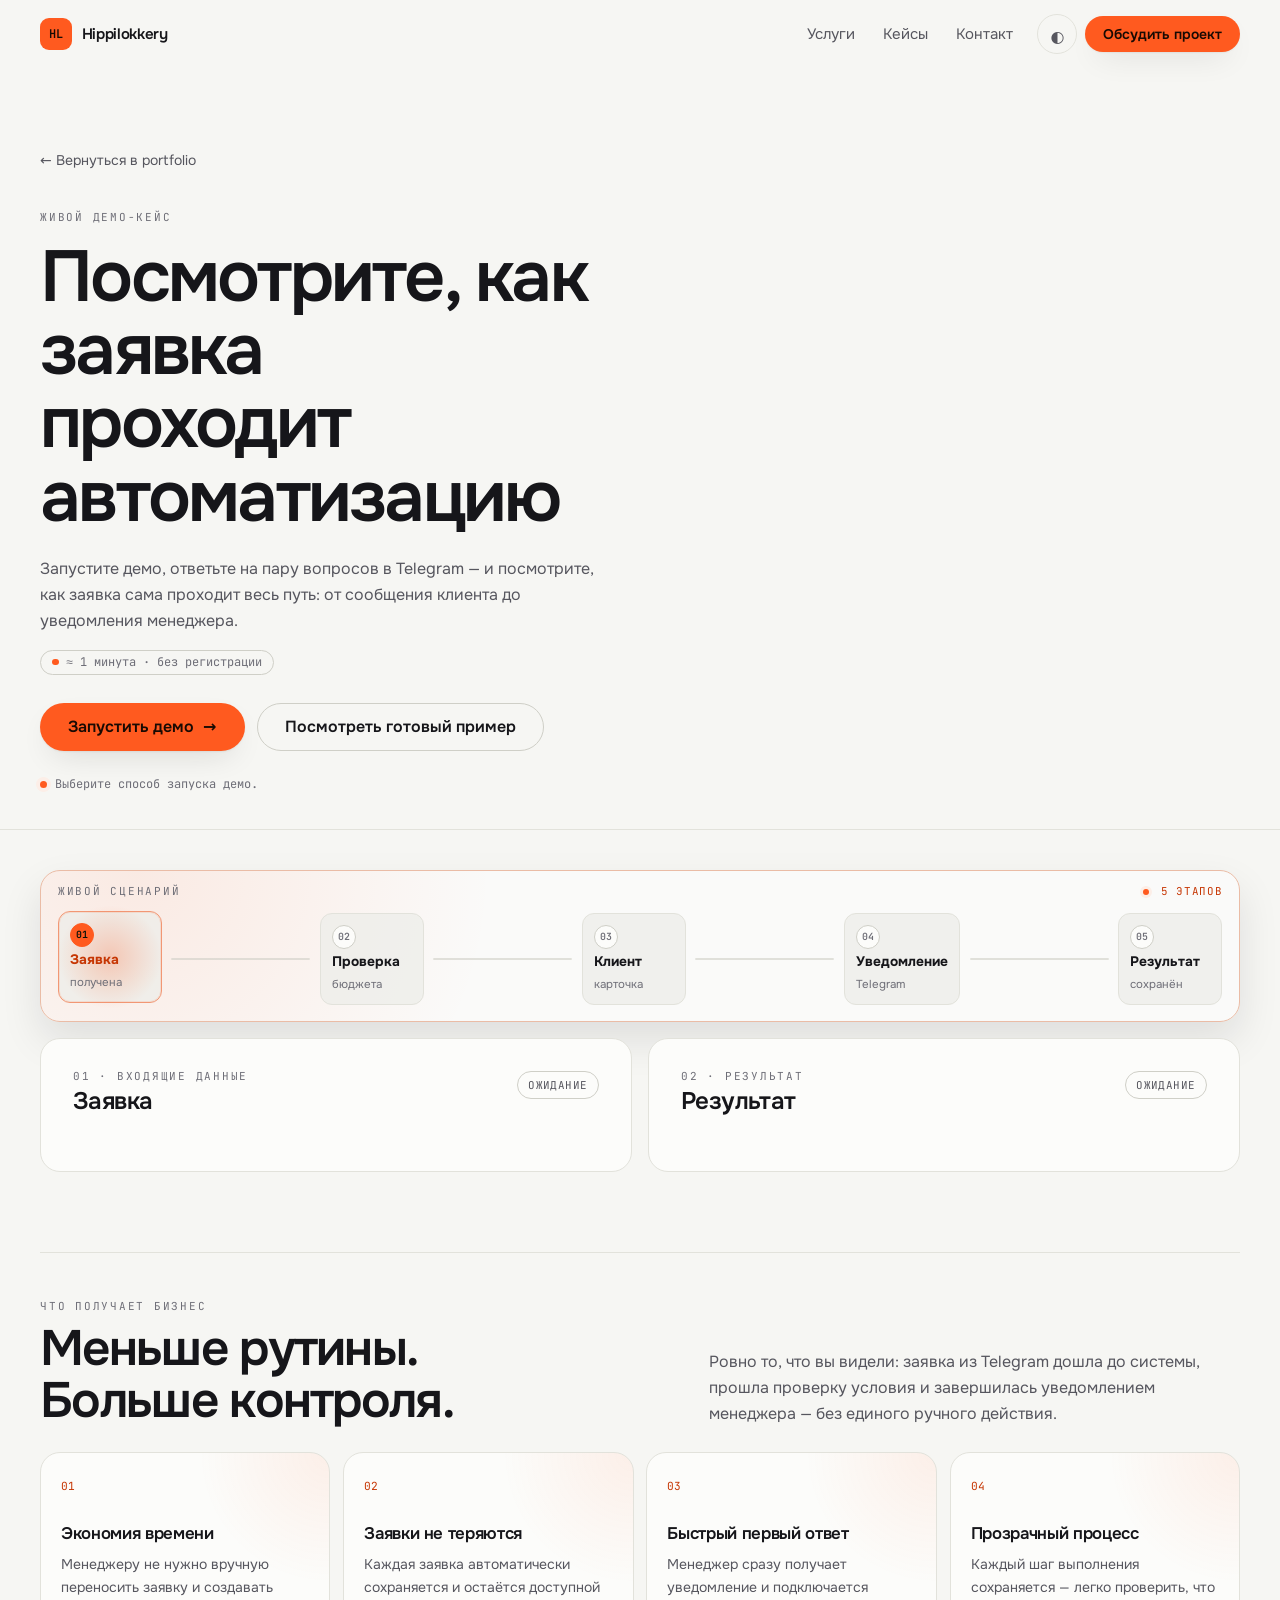
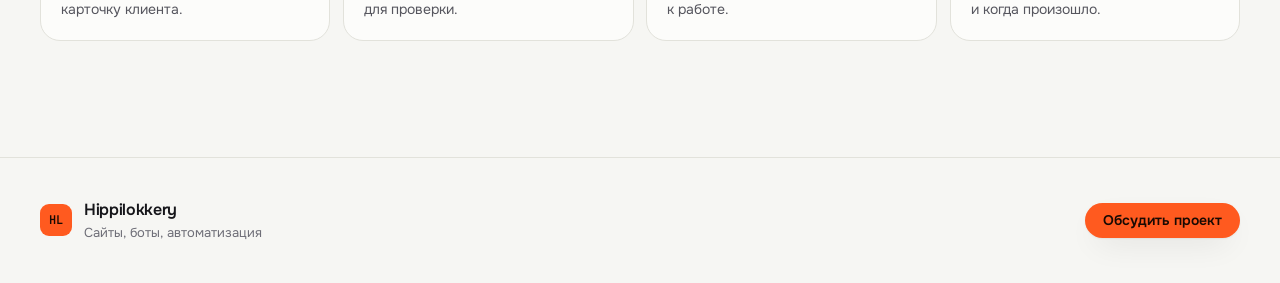
==== commit d9259484: "Simplify automation demo: remove technical panels, keep client-facing view" ====
--- a/demo/index.html
+++ b/demo/index.html
@@ -75,7 +75,7 @@
       <p class="kicker">Живой демо-кейс</p>
       <h1 class="h-display">Посмотрите, как заявка<br>проходит автоматизацию</h1>
       <p class="lead demo-lead">
-        Запустите демо через Telegram-бота, ответьте на несколько вопросов и увидите, как система сама обработает заявку и уведомит менеджера.
+        Запустите демо, ответьте на пару вопросов в Telegram — и посмотрите, как заявка сама проходит весь путь: от сообщения клиента до уведомления менеджера.
       </p>
       <p class="demo-hint">≈ 1 минута · без регистрации</p>
 
@@ -91,15 +91,6 @@
         </a>
       </div>
 
-      <div class="demo-step-guide" id="demo-step-guide" hidden>
-        <p class="demo-step-label" id="demo-step-label">Шаг 1 из 3</p>
-        <ol class="demo-steps" id="demo-steps" aria-label="Как проходит демо">
-          <li data-step="1">Запустите демо</li>
-          <li data-step="2">Откройте Telegram и ответьте на вопросы</li>
-          <li data-step="3">Посмотрите обработку заявки</li>
-        </ol>
-      </div>
-
       <p class="demo-status" id="demo-status" role="status" aria-live="polite">Выберите способ запуска демо.</p>
     </div>
   </section>
@@ -122,33 +113,6 @@
           <span class="demo-flow-line"></span>
           <span class="demo-flow-node" data-flow-node="update-lead"><b>05</b><strong>Результат</strong><small>сохранён</small></span>
         </div>
-      </div>
-
-      <div class="demo-branch" id="demo-branch" hidden aria-label="Решение сценария">
-        <div class="demo-branch-question">
-          <div>
-            <span class="kicker">Решение сценария</span>
-            <strong id="branch-question">Бюджет больше 50 000 ₽?</strong>
-          </div>
-          <code class="demo-branch-rule" id="branch-rule">budget &gt; 50000</code>
-        </div>
-        <div class="demo-branch-arms">
-          <div class="demo-branch-arm" id="branch-yes">
-            <span class="demo-branch-mark">ДА</span>
-            <div>
-              <strong>Создать клиента</strong>
-              <small id="branch-yes-note">client.create</small>
-            </div>
-          </div>
-          <div class="demo-branch-arm" id="branch-no">
-            <span class="demo-branch-mark">НЕТ</span>
-            <div>
-              <strong>Создание клиента пропущено</strong>
-              <small id="branch-no-note">client.create · skipped</small>
-            </div>
-          </div>
-        </div>
-        <p class="demo-branch-reason" id="branch-reason"></p>
       </div>
 
       <div class="demo-error" id="demo-error" hidden role="alert">
@@ -172,59 +136,30 @@
         <article class="panel demo-panel reveal" style="--d:1">
           <div class="demo-panel-head">
             <div>
-              <p class="kicker">02 · сценарий обработки</p>
-              <h2 class="demo-panel-title">Что произошло на каждом этапе</h2>
+              <p class="kicker">02 · результат</p>
+              <h2 class="demo-panel-title">Результат</h2>
             </div>
-            <span class="demo-badge" id="workflow-status">Ожидание</span>
+            <span class="demo-badge" id="result-status">Ожидание</span>
           </div>
-          <div class="workflow-toolbar" id="workflow-toolbar" hidden>
-            <p>Нажмите на этап, чтобы посмотреть, что именно произошло во время обработки.</p>
-            <div class="workflow-toolbar-actions">
-              <button class="workflow-toggle" type="button" id="workflow-expand">Развернуть все</button>
-              <button class="workflow-toggle" type="button" id="workflow-collapse">Свернуть все</button>
-            </div>
-          </div>
-          <ol class="workflow-list" id="workflow-view"></ol>
+          <div class="demo-result-view" id="demo-result-view"></div>
         </article>
-
-        <article class="panel demo-panel demo-panel-wide reveal" style="--d:2">
-          <div class="demo-panel-head">
-            <div>
-              <p class="kicker">03 · журнал выполнения</p>
-              <h2 class="demo-panel-title">Ход обработки заявки</h2>
-            </div>
-            <span class="demo-badge" id="execution-status">Ожидание</span>
-          </div>
-          <div class="execution-list" id="execution-view"></div>
-        </article>
-      </div>
-
-      <article class="demo-result panel reveal" id="demo-result-panel" style="--d:3">
-        <div class="demo-panel-head">
-          <div>
-            <p class="kicker">04 · результат</p>
-            <h2 class="demo-panel-title">Результат</h2>
-          </div>
-          <span class="demo-badge" id="result-status">Ожидание</span>
-        </div>
-        <div id="demo-result-view" class="demo-result-view"></div>
-      </article>
-
-      <section class="demo-benefits reveal" aria-labelledby="demo-benefits-title" style="--d:4">
+      </div>
+
+      <section class="demo-benefits reveal" aria-labelledby="demo-benefits-title" style="--d:2">
         <div class="demo-benefits-head">
           <div>
             <p class="kicker">Что получает бизнес</p>
             <h2 class="h-section" id="demo-benefits-title">Меньше рутины. Больше контроля.</h2>
           </div>
           <p>
-            Ровно то, что вы видели в демо: заявка из Telegram дошла до системы, прошла проверку условия, выбрала ветку и завершилась уведомлением менеджера — без единого ручного действия.
+            Ровно то, что вы видели: заявка из Telegram дошла до системы, прошла проверку условия и завершилась уведомлением менеджера — без единого ручного действия.
           </p>
         </div>
         <div class="demo-benefits-grid">
           <article class="demo-benefit-card">
             <span>01</span>
             <h3>Экономия времени</h3>
-            <p>Менеджеру не нужно вручную переносить заявку, создавать карточку клиента и дублировать уведомления.</p>
+            <p>Менеджеру не нужно вручную переносить заявку и создавать карточку клиента.</p>
           </article>
           <article class="demo-benefit-card">
             <span>02</span>
@@ -234,28 +169,14 @@
           <article class="demo-benefit-card">
             <span>03</span>
             <h3>Быстрый первый ответ</h3>
-            <p>После проверки система сразу запускает нужное действие и уведомляет ответственного.</p>
+            <p>Менеджер сразу получает уведомление и подключается к работе.</p>
           </article>
           <article class="demo-benefit-card">
             <span>04</span>
             <h3>Прозрачный процесс</h3>
-            <p>Каждый шаг выполнения сохраняется и доступен для просмотра.</p>
-          </article>
-        </div>
-      </section>
-
-      <section class="demo-architecture reveal" aria-labelledby="demo-architecture-title" style="--d:5">
-        <div class="demo-architecture-head">
-          <p class="kicker">Как это работает</p>
-          <h2 class="h-section" id="demo-architecture-title">Путь заявки по системе</h2>
-        </div>
-        <ol class="demo-architecture-list" aria-label="Слои автоматизации">
-          <li><b>Telegram</b><small>Получил данные</small></li>
-          <li><b>Backend</b><small>Проверил условия</small></li>
-          <li><b>Automation Engine</b><small>Выполнил workflow</small></li>
-          <li><b>PostgreSQL</b><small>Сохранил результат</small></li>
-          <li><b>Telegram Manager</b><small>Уведомил менеджера</small></li>
-        </ol>
+            <p>Каждый шаг выполнения сохраняется — легко проверить, что и когда произошло.</p>
+          </article>
+        </div>
       </section>
     </div>
   </section>
@@ -275,6 +196,6 @@
 </footer>
 
 <script src="../assets/js/main.js" defer></script>
-<script src="demo.js?v=20260814-4" defer></script>
+<script src="demo.js?v=20260814-5" defer></script>
 </body>
-</html>
+</html>
--- a/demo/demo.css
+++ b/demo/demo.css
@@ -62,55 +62,14 @@
   background: var(--accent);
   box-shadow: 0 0 0 4px var(--accent-soft);
 }
-.demo-step-guide {
-  display: grid;
-  gap: .7rem;
-  margin-top: 1.5rem;
-  padding: .95rem 1.1rem;
-  border: 1px dashed var(--line-2);
-  border-radius: var(--radius-input);
-  background: color-mix(in srgb, var(--surface-2) 52%, transparent);
-}
-.demo-step-guide[hidden] { display: none; }
-.demo-step-label {
-  color: var(--accent-text);
-  font: .68rem/1 'JetBrains Mono', ui-monospace, monospace;
-  letter-spacing: .06em;
-  text-transform: uppercase;
-}
-.demo-steps {
-  display: flex;
-  flex-wrap: wrap;
-  gap: .5rem 1.5rem;
-  margin: 0;
-  padding: 0;
-  list-style: none;
-}
-.demo-steps li {
-  display: flex;
-  align-items: center;
-  gap: .5rem;
-  color: var(--ink-3);
-  font-size: .8rem;
-  line-height: 1.4;
-}
-.demo-steps li::before {
-  content: '';
-  flex: none;
-  width: .45rem;
-  height: .45rem;
-  border-radius: 50%;
-  background: var(--line-2);
-  transition: background .2s var(--ease), box-shadow .2s var(--ease);
-}
-.demo-steps li.is-current { color: var(--ink); font-weight: 600; }
-.demo-steps li.is-current::before {
-  background: var(--accent);
-  box-shadow: 0 0 0 3px var(--accent-soft);
-  animation: demo-pulse 1.4s ease-in-out infinite;
-}
-.demo-steps li.is-done { color: var(--ink-2); }
-.demo-steps li.is-done::before { background: #37a169; box-shadow: 0 0 0 3px color-mix(in srgb, #37a169 16%, transparent); }
+.demo-status.is-loading::before { animation: demo-pulse 1.4s ease-in-out infinite; }
+.demo-status.is-success::before { background: #37a169; box-shadow: 0 0 0 4px color-mix(in srgb, #37a169 16%, transparent); }
+.demo-status.is-error::before { background: #d84a4a; box-shadow: 0 0 0 4px color-mix(in srgb, #d84a4a 14%, transparent); }
+@keyframes demo-pulse {
+  0%, 100% { opacity: .45; transform: scale(.85); }
+  50% { opacity: 1; transform: scale(1.1); }
+}
+
 .demo-flow-preview {
   margin-bottom: 1rem;
   padding: .95rem 1.05rem 1rem;
@@ -246,9 +205,6 @@
   transform: translateX(-100%);
   animation: flow-line-shine 1.15s var(--ease) .35s;
 }
-.demo-flow-track.is-finished .demo-flow-preview {
-  box-shadow: 0 18px 40px color-mix(in srgb, var(--ink) 10%, transparent), 0 0 0 1px color-mix(in srgb, #37a169 22%, transparent);
-}
 @keyframes flow-pop {
   0% { transform: scale(.4); }
   60% { transform: scale(1.35); }
@@ -261,13 +217,6 @@
 @keyframes flow-line-shine {
   0% { transform: translateX(-100%); }
   100% { transform: translateX(100%); }
-}
-.demo-status.is-loading::before { animation: demo-pulse 1.4s ease-in-out infinite; }
-.demo-status.is-success::before { background: #37a169; box-shadow: 0 0 0 4px color-mix(in srgb, #37a169 16%, transparent); }
-.demo-status.is-error::before { background: #d84a4a; box-shadow: 0 0 0 4px color-mix(in srgb, #d84a4a 14%, transparent); }
-@keyframes demo-pulse {
-  0%, 100% { opacity: .45; transform: scale(.85); }
-  50% { opacity: 1; transform: scale(1.1); }
 }
 @keyframes flow-node-pulse {
   0%, 100% { transform: translateY(0); }
@@ -289,83 +238,11 @@
 .demo-error strong { color: var(--ink); }
 .demo-error .btn { justify-self: start; margin-top: .4rem; }
 
-.demo-branch {
-  display: grid;
-  gap: .9rem;
-  margin-bottom: 1.25rem;
-  padding: 1.05rem 1.15rem;
-  border: 1px solid var(--line);
-  border-radius: var(--radius-card);
-  background: color-mix(in srgb, var(--surface-2) 50%, transparent);
-}
-.demo-branch[hidden] { display: none; }
-.demo-branch-question {
-  display: flex;
-  align-items: center;
-  justify-content: space-between;
+.demo-grid {
+  display: grid;
   gap: 1rem;
 }
-.demo-branch-question .kicker { margin: 0 0 .3rem; }
-.demo-branch-question strong { display: block; color: var(--ink); font-size: 1.02rem; letter-spacing: -.02em; }
-.demo-branch-rule {
-  flex: none;
-  padding: .4rem .65rem;
-  border: 1px solid var(--line-2);
-  border-radius: .5rem;
-  background: var(--surface);
-  color: var(--ink-3);
-  font: .72rem/1.2 'JetBrains Mono', ui-monospace, monospace;
-}
-.demo-branch-arms {
-  display: grid;
-  grid-template-columns: repeat(2, minmax(0, 1fr));
-  gap: .6rem;
-}
-.demo-branch-arm {
-  display: flex;
-  align-items: flex-start;
-  gap: .7rem;
-  padding: .7rem .8rem;
-  border: 1px solid var(--line);
-  border-radius: var(--radius-input);
-  background: var(--surface);
-  opacity: .6;
-  transition: opacity .25s var(--ease), border-color .25s var(--ease), background .25s var(--ease);
-}
-.demo-branch-arm.is-taken {
-  opacity: 1;
-  border-color: color-mix(in srgb, #37a169 60%, var(--line));
-  background: color-mix(in srgb, #37a169 7%, var(--surface));
-}
-.demo-branch-mark {
-  display: grid;
-  flex: none;
-  place-items: center;
-  width: 2.1rem;
-  height: 2.1rem;
-  border-radius: 50%;
-  background: var(--surface-2);
-  border: 1px solid var(--line-2);
-  color: var(--ink-3);
-  font: .68rem/1 'JetBrains Mono', ui-monospace, monospace;
-  font-weight: 700;
-}
-.demo-branch-arm.is-taken .demo-branch-mark {
-  background: #37a169;
-  border-color: #37a169;
-  color: #f4fbff;
-}
-.demo-branch-arm strong { display: block; color: var(--ink-3); font-size: .85rem; line-height: 1.35; }
-.demo-branch-arm.is-taken strong { color: var(--ink); }
-.demo-branch-arm small { display: block; margin-top: .2rem; color: var(--ink-3); font: .68rem/1.4 'JetBrains Mono', ui-monospace, monospace; }
-.demo-branch-reason { margin: 0; color: var(--ink-2); font-size: .82rem; line-height: 1.55; }
-
-.demo-grid {
-  display: grid;
-  gap: 1rem;
-}
-.demo-panel,
-.demo-result { padding: clamp(1.25rem, 3vw, 2rem); }
+.demo-panel { padding: clamp(1.25rem, 3vw, 2rem); }
 .demo-panel-head {
   display: flex;
   align-items: flex-start;
@@ -424,208 +301,6 @@
   white-space: pre-wrap;
 }
 
-.workflow-list {
-  display: grid;
-  gap: .7rem;
-  margin-top: 1rem;
-  padding: 0;
-  list-style: none;
-}
-.workflow-toolbar {
-  display: flex;
-  align-items: center;
-  justify-content: space-between;
-  gap: 1rem;
-  margin-top: 1.25rem;
-  padding: .85rem 1rem;
-  border: 1px solid var(--line);
-  border-radius: var(--radius-input);
-  background: var(--surface-2);
-}
-.workflow-toolbar[hidden] { display: none; }
-.workflow-toolbar p { max-width: 52ch; color: var(--ink-3); font-size: .82rem; line-height: 1.5; }
-.workflow-toolbar-actions { display: flex; flex: none; gap: .45rem; }
-.workflow-toggle {
-  min-height: 2rem;
-  padding: .35rem .65rem;
-  border: 1px solid var(--line-2);
-  border-radius: var(--radius-pill);
-  color: var(--ink-2);
-  font-size: .72rem;
-  transition: border-color .18s var(--ease), color .18s var(--ease), background .18s var(--ease);
-}
-.workflow-toggle:hover { border-color: var(--accent); color: var(--accent-text); background: var(--accent-soft); }
-.workflow-step {
-  border: 1px solid var(--line);
-  border-radius: var(--radius-input);
-  overflow: hidden;
-  color: var(--ink-2);
-  background: color-mix(in srgb, var(--surface) 86%, transparent);
-  transition: border-color .2s var(--ease), background .2s var(--ease);
-}
-.workflow-step-card > summary { list-style: none; }
-.workflow-step-card > summary::-webkit-details-marker { display: none; }
-.workflow-step-summary {
-  display: grid;
-  grid-template-columns: 1.9rem minmax(0, 1fr) auto 1rem;
-  align-items: center;
-  gap: .7rem;
-  min-height: 4.1rem;
-  padding: .7rem .8rem;
-  cursor: pointer;
-  user-select: none;
-}
-.workflow-step-summary:focus-visible { outline: 2px solid var(--accent); outline-offset: -2px; }
-.workflow-step-marker {
-  display: grid;
-  place-items: center;
-  width: 1.7rem;
-  height: 1.7rem;
-  border-radius: 50%;
-  background: var(--surface-2);
-  color: var(--ink-3);
-  font-size: .7rem;
-}
-.workflow-step-copy { display: grid; min-width: 0; gap: .18rem; }
-.workflow-step-name { color: var(--ink); font-size: .9rem; }
-.workflow-step-summary-text { overflow: hidden; color: var(--ink-3); font-size: .75rem; line-height: 1.35; text-overflow: ellipsis; white-space: nowrap; }
-.workflow-step-state { color: var(--ink-3); font-family: 'JetBrains Mono', ui-monospace, monospace; font-size: .68rem; }
-.workflow-step-chevron { color: var(--ink-3); transition: transform .2s var(--ease); }
-.workflow-step-card[open] .workflow-step-chevron { transform: rotate(180deg); }
-.workflow-step.is-success .workflow-step-marker { background: var(--accent-soft); color: var(--accent-text); }
-.workflow-step.is-success .workflow-step-name { color: var(--ink); }
-.workflow-step.is-running { border-color: color-mix(in srgb, var(--accent) 55%, var(--line)); background: color-mix(in srgb, var(--accent) 5%, var(--surface)); }
-.workflow-step.is-running .workflow-step-marker { background: var(--accent); color: #071009; animation: demo-pulse 1.1s ease-in-out infinite; }
-.workflow-step.is-failed { border-color: color-mix(in srgb, #d84a4a 50%, var(--line)); }
-.workflow-step.is-failed .workflow-step-marker { background: color-mix(in srgb, #d84a4a 16%, var(--surface-2)); color: #b83737; }
-.workflow-step.is-skipped { opacity: .78; }
-.workflow-step-details {
-  display: grid;
-  gap: .8rem;
-  padding: 1rem;
-  border-top: 1px solid var(--line);
-  background: color-mix(in srgb, var(--surface-2) 64%, transparent);
-}
-.workflow-step-outcome,
-.workflow-step-running,
-.workflow-step-waiting { color: var(--ink-2); font-size: .875rem; line-height: 1.55; }
-.workflow-step-running { color: var(--accent-text); }
-.workflow-step-meta {
-  display: flex;
-  flex-wrap: wrap;
-  gap: .45rem .9rem;
-  color: var(--ink-3);
-  font: .68rem/1.4 'JetBrains Mono', ui-monospace, monospace;
-}
-.workflow-step-error {
-  padding: .7rem .8rem;
-  border-radius: .6rem;
-  background: color-mix(in srgb, #d84a4a 10%, transparent);
-  color: #b83737;
-  font-size: .8rem;
-}
-[data-theme="dark"] .workflow-step-error { color: #ff8b8b; }
-
-.exec-kind {
-  display: flex;
-  align-items: center;
-  justify-content: space-between;
-  gap: 1rem;
-  padding-bottom: .6rem;
-  border-bottom: 1px solid var(--line);
-  color: var(--ink-3);
-  font: .68rem/1 'JetBrains Mono', ui-monospace, monospace;
-  letter-spacing: .06em;
-  text-transform: uppercase;
-}
-.exec-kind-status { font-weight: 700; }
-.exec-kind-status.is-success { color: #25814f; }
-.exec-kind-status.is-failed { color: #b83737; }
-.exec-kind-status.is-skipped { color: var(--ink-3); }
-[data-theme="dark"] .exec-kind-status.is-success { color: #7ad69e; }
-[data-theme="dark"] .exec-kind-status.is-failed { color: #ff8b8b; }
-.exec-block {
-  display: grid;
-  gap: .5rem;
-  padding: .8rem .9rem;
-  border: 1px solid var(--line);
-  border-radius: .6rem;
-  background: var(--surface);
-}
-.exec-block-label {
-  color: var(--ink-3);
-  font: .66rem/1 'JetBrains Mono', ui-monospace, monospace;
-  letter-spacing: .12em;
-  text-transform: uppercase;
-}
-.exec-code {
-  display: inline-block;
-  width: fit-content;
-  padding: .3rem .55rem;
-  border-radius: .45rem;
-  background: var(--surface-2);
-  color: var(--ink-2);
-  font: .78rem/1.3 'JetBrains Mono', ui-monospace, monospace;
-}
-.exec-kv {
-  display: grid;
-  gap: .35rem;
-  margin: 0;
-}
-.exec-kv > div {
-  display: flex;
-  align-items: baseline;
-  justify-content: space-between;
-  gap: 1rem;
-}
-.exec-kv dt {
-  flex: none;
-  color: var(--ink-3);
-  font: .7rem/1.4 'JetBrains Mono', ui-monospace, monospace;
-}
-.exec-kv dd {
-  min-width: 0;
-  margin: 0;
-  color: var(--ink-2);
-  font-size: .8rem;
-  line-height: 1.45;
-  overflow-wrap: anywhere;
-  text-align: right;
-}
-.exec-kv dd.is-ok { color: #25814f; font-weight: 600; }
-.exec-kv dd.is-no { color: #b83737; }
-[data-theme="dark"] .exec-kv dd.is-ok { color: #7ad69e; }
-[data-theme="dark"] .exec-kv dd.is-no { color: #ff8b8b; }
-
-.tg-preview {
-  display: grid;
-  gap: .2rem;
-  max-width: 26rem;
-  padding: .8rem .95rem;
-  border: 1px solid color-mix(in srgb, var(--accent) 38%, var(--line-2));
-  border-radius: 1rem 1rem 1rem .25rem;
-  background: color-mix(in srgb, var(--accent) 5%, var(--surface));
-}
-.tg-preview-title { color: var(--ink); font-size: .86rem; font-weight: 600; }
-.tg-preview p { color: var(--ink-2); font-size: .8rem; line-height: 1.5; }
-.tg-preview-action { color: var(--accent-text) !important; font-weight: 600; }
-.telegram-send-note { font-size: .78rem; line-height: 1.5; }
-.telegram-send-note.is-sent { color: #25814f; }
-.telegram-send-note.is-failed { color: #b83737; }
-[data-theme="dark"] .telegram-send-note.is-sent { color: #7ad69e; }
-[data-theme="dark"] .telegram-send-note.is-failed { color: #ff8b8b; }
-
-.execution-list { display: grid; gap: .85rem; margin-top: 1.5rem; }
-.execution-row { padding: .9rem 0; border-top: 1px solid var(--line); }
-.execution-row:first-child { padding-top: 0; border-top: 0; }
-.execution-meta { display: flex; align-items: center; justify-content: space-between; gap: 1rem; }
-.execution-id { color: var(--ink-3); font-family: 'JetBrains Mono', ui-monospace, monospace; font-size: .72rem; overflow-wrap: anywhere; }
-.execution-summary { margin-top: .45rem; color: var(--ink-2); font-size: .875rem; }
-.execution-timing { margin-top: .35rem; color: var(--ink-3); font: .68rem/1.45 'JetBrains Mono', ui-monospace, monospace; }
-.demo-progress { height: .35rem; margin-top: .75rem; overflow: hidden; border-radius: var(--radius-pill); background: var(--surface-2); }
-.demo-progress-bar { height: 100%; border-radius: inherit; background: var(--accent); transition: width .3s var(--ease); }
-
-.demo-result { margin-top: 1rem; }
 .demo-result-view { margin-top: 1.5rem; color: var(--ink-2); }
 .demo-result-view strong { color: var(--ink); }
 .demo-result-copy { max-width: 58ch; line-height: 1.6; }
@@ -678,6 +353,7 @@
 .demo-result-check li.is-off::before { content: '✕'; color: #d84a4a; }
 .demo-result-check small { color: var(--ink-3); font-size: .75rem; }
 [data-theme="dark"] .demo-result-check li.is-ok::before { color: #7ad69e; }
+.demo-result-cta { margin-top: 1.75rem; }
 
 .demo-benefits {
   margin-top: clamp(2.75rem, 7vw, 5rem);
@@ -713,53 +389,8 @@
 .demo-benefit-card h3 { margin-top: 1.75rem; color: var(--ink); font-size: 1.05rem; letter-spacing: -.02em; }
 .demo-benefit-card p { margin-top: .65rem; color: var(--ink-2); font-size: .875rem; line-height: 1.6; }
 
-.demo-architecture {
-  margin-top: clamp(2.75rem, 7vw, 5rem);
-  padding-top: clamp(1.75rem, 4vw, 3rem);
-  border-top: 1px solid var(--line);
-}
-.demo-architecture-head .kicker { margin-bottom: .65rem; }
-.demo-architecture-head .h-section { max-width: 18ch; }
-.demo-architecture-list {
-  display: grid;
-  grid-template-columns: repeat(5, minmax(0, 1fr));
-  gap: .6rem;
-  margin: 1.5rem 0 0;
-  padding: 0;
-  list-style: none;
-}
-.demo-architecture-list li {
-  display: grid;
-  gap: .5rem;
-  padding: 1rem;
-  border: 1px solid var(--line);
-  border-radius: var(--radius-card);
-  background: var(--surface);
-}
-.demo-architecture-list b {
-  display: grid;
-  grid-template-columns: minmax(0, 1fr) auto;
-  align-items: center;
-  gap: .5rem;
-  color: var(--ink);
-  font-size: .9rem;
-  letter-spacing: -.01em;
-}
-.demo-architecture-list b::after {
-  content: '↓';
-  color: var(--ink-3);
-  font-size: .8rem;
-}
-.demo-architecture-list li:last-child b::after { content: '✓'; color: #25814f; }
-.demo-architecture-list small { color: var(--ink-3); font-size: .75rem; line-height: 1.5; }
-
-@media (min-width: 700px) {
-  .demo-result-metrics { grid-template-columns: repeat(4, minmax(0, 1fr)); }
-}
-
 @media (min-width: 900px) {
   .demo-grid { grid-template-columns: repeat(2, minmax(0, 1fr)); }
-  .demo-panel-wide { grid-column: 1 / -1; }
   .demo-benefits-head { grid-template-columns: minmax(0, 1.1fr) minmax(20rem, .9fr); }
   .demo-benefits-grid { grid-template-columns: repeat(4, minmax(0, 1fr)); }
 }
@@ -773,25 +404,6 @@
   .demo-flow-track { display: grid; grid-template-columns: 1fr 1fr; gap: .5rem; }
   .demo-flow-line { display: none; }
   .demo-flow-node { min-width: 0; }
-  .workflow-toolbar { align-items: stretch; flex-direction: column; }
-  .workflow-toolbar-actions { flex-wrap: wrap; }
-  .workflow-step-summary { grid-template-columns: 1.9rem minmax(0, 1fr) 1rem; }
-  .workflow-step-marker { grid-column: 1; grid-row: 1 / span 2; }
-  .workflow-step-copy { grid-column: 2; grid-row: 1; }
-  .workflow-step-state { grid-column: 2; grid-row: 2; }
-  .workflow-step-chevron { grid-column: 3; grid-row: 1 / span 2; }
-  .workflow-step-summary-text { white-space: normal; }
-  .workflow-step-details { padding: .85rem; }
-  .demo-branch-question { align-items: flex-start; flex-direction: column; }
-  .demo-branch-arms { grid-template-columns: 1fr; }
-  .demo-steps { flex-direction: column; align-items: flex-start; gap: .6rem; }
-}
-
-@media (max-width: 840px) {
-  .demo-architecture-list { grid-template-columns: repeat(2, minmax(0, 1fr)); }
-}
-@media (max-width: 480px) {
-  .demo-architecture-list { grid-template-columns: 1fr; }
 }
 
 @media (prefers-reduced-motion: reduce) {
@@ -800,7 +412,5 @@
   .demo-flow-node.is-active b,
   .demo-flow-node.is-complete b,
   .demo-flow-node.is-complete + .demo-flow-line::after,
-  .demo-flow-node.is-complete + .demo-flow-line::before,
-  .demo-steps li.is-current::before,
-  .workflow-step.is-running .workflow-step-marker { animation: none; transition: none; }
-}
+  .demo-flow-node.is-complete + .demo-flow-line::before { animation: none; transition: none; }
+}
